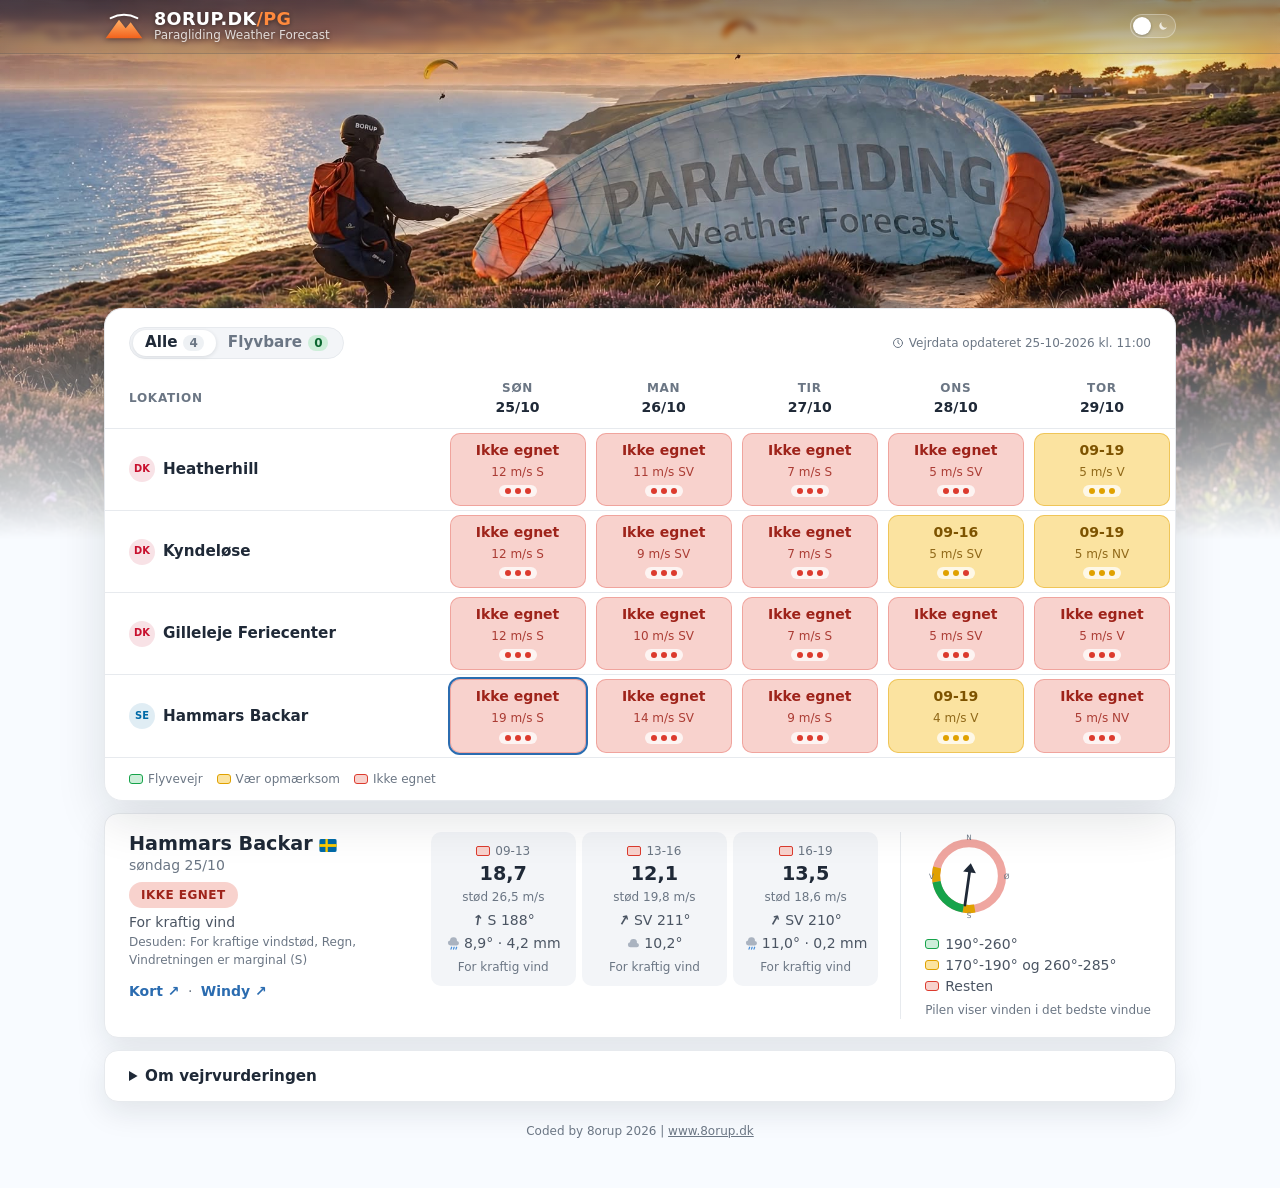
==== index.html @ 525fd481 "Add files via upload" ====
<!DOCTYPE html>
<html lang="da">
<head>
<meta charset="UTF-8">
<meta name="viewport" content="width=device-width, initial-scale=1.0">
<meta name="format-detection" content="telephone=no, date=no, address=no, email=no">
<title>Paragliding vejrudsigt for Heatherhill, Kyndeløse, Gilleleje og Hammars Backar</title>
<meta name="description" content="Gratis 5 dages vejrudsigt til paragliding på Heatherhill, Kyndeløse, Gilleleje Feriecenter og Hammars Backar. Vind, vindstød, vindretning og nedbør vurderet med elever og nye piloter i tankerne.">
<meta name="keywords" content="paragliding, paraglider, flyvevejr, vejrudsigt, vind, Heatherhill, Kyndeløse, Gilleleje, Hammars Backar, soaring, Danmark, Sverige">
<meta name="author" content="8orup">
<meta name="robots" content="index, follow, max-image-preview:large">
<meta name="theme-color" content="#f8fbff">
<link rel="canonical" href="https://www.8orup.dk/pg/">

<!-- Deling på Facebook, Messenger, LinkedIn mm. -->
<meta property="og:type" content="website">
<meta property="og:locale" content="da_DK">
<meta property="og:site_name" content="8orup.dk">
<meta property="og:title" content="Paragliding vejrudsigt for elever">
<meta property="og:description" content="5 dages flyvevejr for Heatherhill, Kyndeløse, Gilleleje Feriecenter og Hammars Backar. Se hvornår der kan flyves.">
<meta property="og:url" content="https://www.8orup.dk/pg/">
<meta property="og:image" content="https://www.8orup.dk/pg/borup.jpg">
<meta property="og:image:width" content="2080">
<meta property="og:image:height" content="992">
<meta property="og:image:alt" content="Paraglider der gør klar til start i solnedgang med teksten Paragliding Weather Forecast">

<!-- Deling på X / Twitter -->
<meta name="twitter:card" content="summary_large_image">
<meta name="twitter:title" content="Paragliding vejrudsigt for elever">
<meta name="twitter:description" content="5 dages flyvevejr for Heatherhill, Kyndeløse, Gilleleje Feriecenter og Hammars Backar.">
<meta name="twitter:image" content="https://www.8orup.dk/pg/borup.jpg">

<!-- Struktureret data, så Google forstår hvad siden handler om og hvilke steder den dækker -->
<script type="application/ld+json">
{
  "@context": "https://schema.org",
  "@type": "WebPage",
  "name": "Paragliding vejrudsigt for elever",
  "url": "https://www.8orup.dk/pg/",
  "inLanguage": "da-DK",
  "description": "5 dages vejrudsigt til paragliding med vind, vindstød, vindretning og nedbør for udvalgte flyvesteder i Danmark og Sverige.",
  "image": "https://www.8orup.dk/pg/borup.jpg",
  "author": { "@type": "Person", "name": "8orup", "url": "https://www.8orup.dk" },
  "about": [
    { "@type": "Place", "name": "Heatherhill", "address": { "@type": "PostalAddress", "addressCountry": "DK" },
      "geo": { "@type": "GeoCoordinates", "latitude": 56.0922, "longitude": 12.1463 } },
    { "@type": "Place", "name": "Kyndeløse", "address": { "@type": "PostalAddress", "addressCountry": "DK" },
      "geo": { "@type": "GeoCoordinates", "latitude": 55.7080, "longitude": 11.8417 } },
    { "@type": "Place", "name": "Gilleleje Feriecenter", "address": { "@type": "PostalAddress", "addressCountry": "DK" },
      "geo": { "@type": "GeoCoordinates", "latitude": 56.1256, "longitude": 12.2658 } },
    { "@type": "Place", "name": "Hammars Backar", "address": { "@type": "PostalAddress", "addressCountry": "SE" },
      "geo": { "@type": "GeoCoordinates", "latitude": 55.4142, "longitude": 13.9947 } }
  ]
}
</script>
<link rel="stylesheet" href="style.css?v=85">
<script>
  (function () {
    try {
      var saved = localStorage.getItem("theme");
      if (saved === "light" || saved === "dark") {
        document.documentElement.setAttribute("data-theme", saved);
      }
    } catch (e) {}
  })();
</script>
</head>
<body>

<h1 class="visually-hidden">Paragliding vejrudsigt for Heatherhill, Kyndeløse, Gilleleje Feriecenter og Hammars Backar</h1>

<header class="hero">
  <div class="topbar">
    <div class="topbar-inner">
      <a class="brand" href="https://www.8orup.dk/pg/" aria-label="8orup.dk/pg forside">
        <svg class="brand-logo" viewBox="0 0 48 32" aria-hidden="true">
          <defs>
            <linearGradient id="lg" x1="0" y1="0" x2="0" y2="1">
              <stop offset="0" stop-color="#ffb066"/><stop offset="1" stop-color="#f2621c"/>
            </linearGradient>
          </defs>
          <path d="M2 30 L18 8 L26 18 L32 11 L46 30 Z" fill="url(#lg)"/>
          <path d="M8 6 Q24 -2 40 6" fill="none" stroke="#fff" stroke-width="2.4" stroke-linecap="round"/>
        </svg>
        <span class="brand-text">
          <span class="brand-name">8ORUP.DK<span class="brand-path">/PG</span></span>
          <span class="brand-sub">Paragliding Weather Forecast</span>
        </span>
      </a>
      <div class="topbar-right">
        <button type="button" class="theme-toggle" id="theme-icon" role="switch" aria-checked="false" aria-label="Mørk tilstand" title="Skift lys/mørk">
          <svg class="tt-sun" viewBox="0 0 24 24" aria-hidden="true"><circle cx="12" cy="12" r="4"/><path d="M12 3v2M12 19v2M3 12h2M19 12h2M5.6 5.6l1.4 1.4M17 17l1.4 1.4M5.6 18.4 7 17M17 7l1.4-1.4"/></svg>
          <svg class="tt-moon" viewBox="0 0 24 24" aria-hidden="true"><path d="M20 14.5A8 8 0 0 1 9.5 4a8 8 0 1 0 10.5 10.5z"/></svg>
          <span class="tt-knob"></span>
        </button>
      </div>
    </div>
  </div>
</header>

<main class="wrap">

  <section class="board">
    <div class="board-head">
      <div class="toolbar">
        <div class="segment" id="show" role="group" aria-label="Vis lokationer">
          <button type="button" data-show="all" aria-pressed="true">Alle <span class="count" id="count-all"></span></button>
          <button type="button" data-show="fly" aria-pressed="false">Flyvbare <span class="count" id="count-fly"></span></button>
        </div>
        <span class="board-meta">
            <svg viewBox="0 0 24 24" aria-hidden="true"><circle cx="12" cy="12" r="9"/><path d="M12 7v5l3 2"/></svg>
            <span id="meta">Henter data...</span>
          </span>
      </div>
    </div>

    <div class="matrix-wrap"><table class="matrix" id="matrix"></table></div>
    <div class="site-list" id="site-list"></div>

    <div class="board-foot">
      <div class="legend">
          <span><i class="sw sw-green"></i>Flyvevejr</span>
          <span><i class="sw sw-yellow"></i>Vær opmærksom</span>
          <span><i class="sw sw-red"></i>Ikke egnet</span>
        </div>
    </div>
  </section>

  <aside class="panel detail" id="detail" aria-live="polite"></aside>

  <details class="panel rules">
  <summary>Om vejrvurderingen</summary>
  <div class="rules-grid">
    <div>
      <h3>Vindretning</h3>
      <p>Hver lokation har sine egne grønne og gule retninger. De vises som kompas når du trykker på et felt.</p>
    </div>
    <div>
      <h3>Vindstyrke</h3>
      <ul>
        <li><i class="sw sw-red"></i>Under 3 m/s for lidt vind</li>
        <li><i class="sw sw-yellow"></i>3-4 m/s marginalt</li>
        <li><i class="sw sw-green"></i>4-7 m/s flyvbart</li>
        <li><i class="sw sw-yellow"></i>7-8 m/s krævende</li>
        <li><i class="sw sw-red"></i>Over 8 m/s for kraftig</li>
      </ul>
    </div>
    <div>
      <h3>Vindstød</h3>
      <ul>
        <li><i class="sw sw-green"></i>Til og med 11 m/s</li>
        <li><i class="sw sw-yellow"></i>11-13 m/s</li>
        <li><i class="sw sw-red"></i>Over 13 m/s</li>
      </ul>
    </div>
    <div>
      <h3>Nedbør</h3>
      <ul>
        <li><i class="sw sw-green"></i>Ingen målbar nedbør</li>
        <li><i class="sw sw-yellow"></i>Nedbør i perioder</li>
        <li><i class="sw sw-red"></i>Regn over 1 mm/t</li>
      </ul>
    </div>
    <div>
      <h3>Samlet vurdering</h3>
      <p>Er én faktor ikke egnet, er hele perioden ikke egnet. Ellers giver mindst én gul faktor gul. Er alt grønt, er der flyvevejr.</p>
    </div>
    <div>
      <h3>Tidsvinduer</h3>
      <p>09-13, 13-16 og 16-19. Dagens farve viser det bedste vindue, så én dårlig periode ikke gør hele dagen dårlig.</p>
    </div>
  </div>
  <h3 class="rules-sub">Flyvesteder</h3>
  <p class="rules-lead">Tjek altid flyvestedets status og regler før du flyver. Danske flyvesteder står i
    <a href="https://dhpu.dk/kort-flyveoversigten/" target="_blank" rel="noopener">DHPU's flyveoversigt</a>.
    Grøn betyder åben, gul betyder særlige regler og rød betyder lukket for start.</p>
  <div class="site-info" id="site-info"></div>

  <div class="note">
    <p>Modellen er udviklet med elever og mindre erfarne piloter i tankerne. Den skal gøre det nemmere hurtigt at identificere perioder med potentielt egnede flyveforhold.</p>
    <p>Vurderingen er bevidst konservativ og skal ses som et hjælpemiddel. Den kan ikke erstatte pilotens egen vurdering af forholdene på stedet.</p>
    <p>Vindforhold kan ændre sig hurtigt og lokale forhold kan afvige fra prognosen. Tjek derfor altid forholdene på stedet før du flyver.</p>
    <p>Ser du ingen andre piloter i luften eller på startpladsen, kan der være en god grund til det. Undersøg forholdene og spørg gerne lokale piloter eller en instruktør hvis du er i tvivl.</p>
    <p class="note-strong">Er du i tvivl, så lad være med at flyve.</p>
  </div>


  <div class="contact">
    <img class="contact-photo" src="thomas.jpg" width="400" height="502" alt="Thomas Borup" loading="lazy">
    <div class="contact-body">
      <h3>Har du et forslag?</h3>
      <p>Forslag til nye flyvesteder eller forbedringer af siden er meget velkomne.</p>
      <a class="contact-mail" href="mailto:thomas.borup@hotmail.com">
        <svg viewBox="0 0 24 24" aria-hidden="true"><rect x="3" y="5" width="18" height="14" rx="2"/><path d="m3 7 9 6 9-6"/></svg>
        thomas.borup@hotmail.com
      </a>
      <p class="contact-sign">Med venlig hilsen<br><strong>Thomas Borup</strong></p>
    </div>
  </div>
</details>


  <footer class="page-footer">
    <p>Coded by 8orup 2026 | <a href="https://www.8orup.dk" target="_blank" rel="noopener">www.8orup.dk</a></p>
  </footer>

</main>

<div class="scrim" id="scrim"></div>

<script>
  // ---------- Tema skift (lys / mørk) ----------
  // Én lille ikonknap: viser månen i lys tilstand og solen i mørk
  const themeBtn = document.getElementById("theme-icon");

  function applyThemeIcon() {
    const dark = document.documentElement.getAttribute("data-theme") === "dark";
    themeBtn.setAttribute("aria-checked", dark ? "true" : "false");
  }
  applyThemeIcon();

  themeBtn.addEventListener("click", () => {
    const next = document.documentElement.getAttribute("data-theme") === "dark" ? "light" : "dark";
    document.documentElement.setAttribute("data-theme", next);
    try { localStorage.setItem("theme", next); } catch (e) {}
    applyThemeIcon();
  });

  // ---------- Konstanter og hjælpere ----------
  const STATUS_LABEL = { green: "Flyvevejr", yellow: "Vær opmærksom", red: "Ikke egnet", grey: "For lidt vind" };
  const STATUS_SHORT = { green: "Ja", yellow: "Gul", red: "Nej", grey: "Nej" };
  // I oversigten vises For lidt vind som Ikke egnet. Detaljerne viser stadig den præcise årsag
  const CELL_LABEL = { green: "Flyvevejr", yellow: "Vær opmærksom", red: "Ikke egnet", grey: "Ikke egnet" };
  const STATUS_RANK  = { green: 0, yellow: 1, grey: 2, red: 3 };

  const COUNTRY_NAME = { DK: "Danmark", SE: "Sverige", NO: "Norge", DE: "Tyskland" };
  // Rækkefølge af lande i oversigt og filtre. Ukendte lande kommer til sidst
  const COUNTRY_ORDER = ["DK", "SE", "NO", "DE"];
  const FLAG_EMOJI   = { "🇸🇪": "SE", "🇩🇰": "DK", "🇳🇴": "NO", "🇩🇪": "DE" };

  // Rigtige flag som SVG. Windows viser flag-emojis som bogstaver
  const FLAG_SVG = {
    SE: '<svg viewBox="0 0 37 28"><rect width="37" height="28" fill="#006AA7"/><rect x="13" width="5" height="28" fill="#FECC02"/><rect y="11" width="37" height="6" fill="#FECC02"/></svg>',
    DK: '<svg viewBox="0 0 37 28"><rect width="37" height="28" fill="#C8102E"/><rect x="12" width="6" height="28" fill="#fff"/><rect y="11" width="37" height="6" fill="#fff"/></svg>',
    NO: '<svg viewBox="0 0 22 16"><rect width="22" height="16" fill="#BA0C2F"/><rect x="6" width="4" height="16" fill="#fff"/><rect y="6" width="22" height="4" fill="#fff"/><rect x="7" width="2" height="16" fill="#00205B"/><rect y="7" width="22" height="2" fill="#00205B"/></svg>',
    DE: '<svg viewBox="0 0 5 3"><rect width="5" height="1" fill="#000"/><rect y="1" width="5" height="1" fill="#DD0000"/><rect y="2" width="5" height="1" fill="#FFCE00"/></svg>'
  };

  const WEEKDAYS      = ["Søn", "Man", "Tir", "Ons", "Tor", "Fre", "Lør"];
  const WEEKDAYS_FULL = ["søndag", "mandag", "tirsdag", "onsdag", "torsdag", "fredag", "lørdag"];

  const num1 = v => v.toFixed(1).replace(".", ",");
  const pad2 = v => String(v).padStart(2, "0");
  const parseDate = iso => new Date(iso + "T00:00:00");
  const ddmm = iso => { const d = parseDate(iso); return pad2(d.getDate()) + "/" + pad2(d.getMonth() + 1); };

  // PowerShell 5.1 kan skrive et array med ét element som en enkelt værdi
  function toArray(v) {
    if (!v) return [];
    if (Array.isArray(v)) return v;
    if (Array.isArray(v.value)) return v.value;
    return [v];
  }

  function countryOf(site) {
    return site.country || FLAG_EMOJI[site.flag] || "XX";
  }

  function countryList(sites) {
    const rank = c => { const i = COUNTRY_ORDER.indexOf(c); return i < 0 ? 99 : i; };
    return [...new Set(sites.map(countryOf))].sort((a, b) => rank(a) - rank(b));
  }

  function flagHtml(code) {
    return FLAG_SVG[code] ? '<span class="flag">' + FLAG_SVG[code] + '</span>' : "";
  }

  function windArrow(degrees) {
    // Pilen peger derhen vinden blæser hen
    return '<span class="arrow" style="transform: rotate(' + ((degrees + 180) % 360) + 'deg)">&#8593;</span>';
  }

  // Egne SVG-vejrikoner så de ser ens ud på alle platforme
  const WEATHER_ICON = {
    clear:
      '<svg viewBox="0 0 24 24"><circle cx="12" cy="12" r="5" fill="#f6b73c"/>' +
      '<g stroke="#f6b73c" stroke-width="2" stroke-linecap="round">' +
      '<line x1="12" y1="1.5" x2="12" y2="4"/><line x1="12" y1="20" x2="12" y2="22.5"/>' +
      '<line x1="1.5" y1="12" x2="4" y2="12"/><line x1="20" y1="12" x2="22.5" y2="12"/>' +
      '<line x1="4.6" y1="4.6" x2="6.3" y2="6.3"/><line x1="17.7" y1="17.7" x2="19.4" y2="19.4"/>' +
      '<line x1="4.6" y1="19.4" x2="6.3" y2="17.7"/><line x1="17.7" y1="6.3" x2="19.4" y2="4.6"/></g></svg>',
    partly:
      '<svg viewBox="0 0 24 24"><circle cx="8" cy="8" r="3.2" fill="#f6b73c"/>' +
      '<g stroke="#f6b73c" stroke-width="1.6" stroke-linecap="round">' +
      '<line x1="8" y1="1.8" x2="8" y2="3"/><line x1="1.8" y1="8" x2="3" y2="8"/>' +
      '<line x1="3.6" y1="3.6" x2="4.5" y2="4.5"/><line x1="12.4" y1="3.6" x2="11.5" y2="4.5"/></g>' +
      '<path d="M9 19a3.6 3.6 0 0 1-.5-7.15A5 5 0 0 1 18.5 12.5 3.2 3.2 0 0 1 18 19H9z" fill="#aab3c0"/></svg>',
    cloud:
      '<svg viewBox="0 0 24 24"><path d="M7 18a4 4 0 0 1-.6-7.95A5.5 5.5 0 0 1 17.5 11 3.5 3.5 0 0 1 17 18H7z" fill="#aab3c0"/></svg>',
    fog:
      '<svg viewBox="0 0 24 24"><path d="M7 13a4 4 0 0 1-.6-7.95A5.5 5.5 0 0 1 17.5 6 3.5 3.5 0 0 1 17 13H7z" fill="#aab3c0"/>' +
      '<g stroke="#9aa4b2" stroke-width="2" stroke-linecap="round"><line x1="6" y1="17" x2="18" y2="17"/><line x1="8" y1="20" x2="16" y2="20"/></g></svg>',
    rain:
      '<svg viewBox="0 0 24 24"><path d="M7 15a4 4 0 0 1-.6-7.95A5.5 5.5 0 0 1 17.5 8 3.5 3.5 0 0 1 17 15H7z" fill="#aab3c0"/>' +
      '<g stroke="#4a90d9" stroke-width="2" stroke-linecap="round"><line x1="9" y1="18" x2="8" y2="21"/><line x1="13" y1="18" x2="12" y2="21"/><line x1="17" y1="18" x2="16" y2="21"/></g></svg>',
    snow:
      '<svg viewBox="0 0 24 24"><path d="M7 14a4 4 0 0 1-.6-7.95A5.5 5.5 0 0 1 17.5 7 3.5 3.5 0 0 1 17 14H7z" fill="#aab3c0"/>' +
      '<g fill="#8fbce8"><circle cx="9" cy="19" r="1.3"/><circle cx="13" cy="19" r="1.3"/><circle cx="17" cy="19" r="1.3"/></g></svg>',
    thunder:
      '<svg viewBox="0 0 24 24"><path d="M7 14a4 4 0 0 1-.6-7.95A5.5 5.5 0 0 1 17.5 7 3.5 3.5 0 0 1 17 14H7z" fill="#aab3c0"/>' +
      '<path d="M12 13l-3 5h2.2l-1 4 4-6h-2.4l1.2-3z" fill="#f6b73c"/></svg>'
  };

  // WMO-vejrkode fra open-meteo oversat til et af vores ikoner
  function weatherIconKey(code) {
    if (code === 0) return "clear";
    if (code <= 2) return "partly";
    if (code === 3) return "cloud";
    if (code === 45 || code === 48) return "fog";
    if (code >= 51 && code <= 67) return "rain";
    if (code >= 71 && code <= 77) return "snow";
    if (code >= 80 && code <= 82) return "rain";
    if (code >= 85 && code <= 86) return "snow";
    if (code >= 95) return "thunder";
    return "cloud";
  }

  function weatherIconHtml(code) {
    if (typeof code !== "number") return "";
    return WEATHER_ICON[weatherIconKey(code)] || "";
  }

  // ---------- Kompas ----------

  // Buer fra weather.json kan være {from,to} eller [from,to]
  function arcList(v) {
    return toArray(v).map(a => Array.isArray(a) ? { from: a[0], to: a[1] } : { from: a.from, to: a.to })
                     .filter(a => typeof a.from === "number" && typeof a.to === "number");
  }

  function arcText(v) {
    return arcList(v).map(a => a.from + "°-" + a.to + "°").join(" og ");
  }

  function arcPath(cx, cy, r, from, to) {
    if (to < from) to += 360;
    const a1 = (from - 90) * Math.PI / 180;
    const a2 = (to - 90) * Math.PI / 180;
    const large = (to - from) > 180 ? 1 : 0;
    return "M" + (cx + r * Math.cos(a1)) + " " + (cy + r * Math.sin(a1)) +
           " A" + r + " " + r + " 0 " + large + " 1 " + (cx + r * Math.cos(a2)) + " " + (cy + r * Math.sin(a2));
  }

  function compassSvg(site, degrees) {
    let s = '<svg width="96" height="96" viewBox="0 0 96 96" role="img" aria-label="Kompas med gode vindretninger">';
    s += '<circle cx="48" cy="48" r="36" fill="none" stroke="var(--red)" stroke-opacity=".45" stroke-width="9"/>';
    arcList(site.fairArcs).forEach(a => s += '<path d="' + arcPath(48, 48, 36, a.from, a.to) + '" fill="none" stroke="var(--yellow)" stroke-width="9"/>');
    arcList(site.goodArcs).forEach(a => s += '<path d="' + arcPath(48, 48, 36, a.from, a.to) + '" fill="none" stroke="var(--green)" stroke-width="9"/>');
    [["N", 48, 9], ["Ø", 89, 51], ["S", 48, 94], ["V", 7, 51]].forEach(l =>
      s += '<text x="' + l[1] + '" y="' + l[2] + '" font-size="8" text-anchor="middle" fill="var(--muted)">' + l[0] + '</text>');
    // Pilen kommer ind fra vindretningen mod midten
    s += '<g transform="rotate(' + degrees + ' 48 48)">' +
           '<line x1="48" y1="16" x2="48" y2="56" stroke="var(--strong)" stroke-width="3" stroke-linecap="round"/>' +
           '<path d="M41 52 L48 62 L55 52 Z" fill="var(--strong)"/></g>';
    return s + '</svg>';
  }

  // ---------- Tilstand ----------
  let DATA = null;
  const state = { country: "ALL", onlyFly: false, sort: false, site: null, day: 0 };

  // Flyvbare = mindst én grøn dag i prognosen. Gule dage tæller ikke med
  function isFlyable(site) {
    return site.days.some(d => d.status === "green");
  }

  function visibleSites() {
    let list = DATA.sites.slice();
    if (state.country !== "ALL") list = list.filter(s => countryOf(s) === state.country);
    if (state.onlyFly) list = list.filter(isFlyable);
    if (state.sort) {
      const di = state.day;
      list.sort((a, b) => (STATUS_RANK[(a.days[di] || {}).status] ?? 9) - (STATUS_RANK[(b.days[di] || {}).status] ?? 9));
    }
    return list;
  }

  // ---------- Filtre ----------
  // Antal i knapperne Alle og Flyvbare
  function renderFilters() {
    document.getElementById("count-all").textContent = DATA.sites.length;
    document.getElementById("count-fly").textContent = DATA.sites.filter(isFlyable).length;
    document.querySelectorAll("[data-show]").forEach(b =>
      b.setAttribute("aria-pressed", (b.dataset.show === "fly") === state.onlyFly));
  }

  // ---------- Oversigt ----------
  function cellHtml(site, day, dayIndex, compact) {
    const selected = state.site === site.name && state.day === dayIndex;
    const label = compact ? STATUS_SHORT[day.status] : CELL_LABEL[day.status];
    const top = day.bestTime ? day.bestTime.split(", ")[0] : label;

    return '<button type="button" class="cell st-' + day.status + (selected ? ' selected' : '') + '" ' +
             'data-site="' + site.name + '" data-day="' + dayIndex + '" ' +
             'aria-label="' + site.name + ', ' + WEEKDAYS_FULL[parseDate(day.date).getDay()] + ': ' + STATUS_LABEL[day.status] + '">' +
             '<b>' + top + '</b>' +
             (compact ? '' : '<span class="sub">' + Math.round(day.wind) + ' m/s ' + day.direction + '</span>') +
             windowDotsHtml(day) +
           '</button>';
  }

  // 3 prikker: én pr. tidsvindue (09-13, 13-16, 16-19)
  function windowDotsHtml(day) {
    const w = toArray(day.windows);
    if (!w.length) return '';
    return '<span class="wdots" aria-hidden="true">' +
             w.map(x => '<i class="wd wd-' + x.status + '" title="' + x.range + ': ' + (STATUS_LABEL[x.status] || x.status) + '"></i>').join('') +
           '</span>';
  }

  function dayLabel(iso, todayIso) {
    return iso === todayIso ? "I dag" : WEEKDAYS[parseDate(iso).getDay()];
  }

  function siteMetaHtml(site) {
    const good = arcText(site.goodArcs);
    return good ? '<div class="site-meta">Grøn ' + good + '</div>' : '';
  }

  function badgeHtml(site) {
    const c = countryOf(site);
    return '<span class="cc cc-' + c + '">' + c + '</span>';
  }

  // Lande i fast rækkefølge, medmindre der sorteres efter bedste status
  function orderedSites() {
    const list = visibleSites();
    if (state.sort) return list;
    return countryList(list).flatMap(c => list.filter(s => countryOf(s) === c));
  }

  function renderMatrix() {
    const list = orderedSites();
    const days = DATA.sites[0].days;
    const todayIso = localIso(new Date());
    const cols = days.length + 1;

    // Tabel til bred skærm
    let h = '<thead><tr><th class="site">Lokation</th>';
    days.forEach(d => {
      h += '<th class="' + (d.date === todayIso ? 'today' : '') + '">' + dayLabel(d.date, todayIso) +
             '<small>' + ddmm(d.date) + '</small></th>';
    });
    h += '</tr></thead><tbody>';

    list.forEach(site => {
      h += '<tr><td class="site"><div class="site-name">' + badgeHtml(site) + site.name + '</div>'  + '</td>';
      site.days.forEach((d, i) => h += '<td>' + cellHtml(site, d, i) + '</td>');
      h += '</tr>';
    });

    if (!list.length) h += '<tr><td colspan="' + cols + '" class="empty">Ingen lokationer matcher filteret</td></tr>';
    document.getElementById("matrix").innerHTML = h + '</tbody>';

    // Kort pr. lokation til mobil
    let m = '';
    list.forEach(site => {
      m += '<div class="site-card">' +
             '<div class="site-card-head"><div><div class="site-name">' + badgeHtml(site) + site.name + '</div>'  + '</div>' +
             '<span class="country-tag">' + (COUNTRY_NAME[countryOf(site)] || countryOf(site)) + '</span></div>' +
             '<div class="mini-days" style="--days:' + site.days.length + '">';
      site.days.forEach((d, i) => {
        m += '<div class="mini-day"><span class="mini-label">' + dayLabel(d.date, todayIso) + '</span>' + cellHtml(site, d, i, true) + '</div>';
      });
      m += '</div></div>';
    });
    if (!list.length) m = '<p class="empty">Ingen lokationer matcher filteret</p>';
    document.getElementById("site-list").innerHTML = m;
  }

  // ---------- Detaljer ----------
  function renderDetail() {
    const el = document.getElementById("detail");
    const site = DATA.sites.find(s => s.name === state.site);
    const day = site && site.days[state.day];

    if (!day) { el.innerHTML = '<p class="empty">Vælg et felt i oversigten</p>'; return; }

    const windows = toArray(day.windows).filter(w => w && typeof w.wind === "number");
    const secondary = toArray(day.secondaryReasons);
    const rep = windows.find(w => w.status === day.status) || day;

    let h =
      '<div class="detail-info">' +
      '<div class="detail-head">' +
        '<div><h2>' + site.name + ' ' + flagHtml(countryOf(site)) + '</h2>' +
        '<div class="date">' + WEEKDAYS_FULL[parseDate(day.date).getDay()] + ' ' + ddmm(day.date) + '</div></div>' +
        '<button class="close" id="detail-close" type="button" aria-label="Luk">&times;</button>' +
      '</div>' +
      '<span class="pill st-' + day.status + '">' + STATUS_LABEL[day.status].toUpperCase() + '</span>' +
      (day.bestTime ? '<p class="best">Bedste flyvetid <b>' + day.bestTime + '</b></p>' : '') +
      '<p class="reason">' + (day.primaryReason || day.reason) +
        (secondary.length && day.status !== "green" ? '<small>Desuden: ' + secondary.join(", ") + '</small>' : '') +
      '</p>' +
      (siteLinks(site).length ? '<div class="links">' + siteLinks(site).join(' <span class="sep">·</span> ') + '</div>' : '') +
      '</div>';

    if (windows.length) {
      h += '<div class="windows">';
      windows.forEach(w => {
        h += '<div class="win st-' + w.status + '" title="' + w.label + '">' +
               '<div class="t">' + w.range + '</div>' +
               '<div class="w">' + num1(w.wind) + '</div>' +
               '<div class="g">stød ' + num1(w.gust) + ' m/s</div>' +
               '<div class="d">' + windArrow(w.degrees) + w.direction + ' ' + Math.round(w.degrees) + '°</div>' +
               '<div class="wx">' + weatherIconHtml(w.weatherCode) + num1(w.temperature) + '°' +
                 (w.precipitation > 0 ? ' · ' + num1(w.precipitation) + ' mm' : '') + '</div>' +
               '<div class="why">' + (w.primaryReason || w.reason) + '</div>' +
             '</div>';
      });
      h += '</div>';
    }

    if (arcList(site.goodArcs).length) {
      h += '<div class="compass-row">' + compassSvg(site, rep.degrees) +
             '<ul class="compass-txt">' +
               '<li><i class="sw sw-green"></i>' + arcText(site.goodArcs) + '</li>' +
               (arcList(site.fairArcs).length ? '<li><i class="sw sw-yellow"></i>' + arcText(site.fairArcs) + '</li>' : '') +
               '<li><i class="sw sw-red"></i>Resten</li>' +
               '<li class="hint">Pilen viser vinden i det bedste vindue</li>' +
             '</ul></div>';
    }

    el.innerHTML = h;
    document.getElementById("detail-close").addEventListener("click", closeDetail);
  }

  const detailEl = document.getElementById("detail");
  const scrimEl = document.getElementById("scrim");

  function openDetail()  { detailEl.classList.add("open");    scrimEl.classList.add("open"); }
  function closeDetail() { detailEl.classList.remove("open"); scrimEl.classList.remove("open"); }

  // Kort, Windy og DHPU. Bruges både i detaljerne og under Om vejrvurderingen
  function siteLinks(site) {
    const links = [];
    if (typeof site.latitude === "number" && typeof site.longitude === "number") {
      links.push('<a href="https://www.google.com/maps?q=' + site.latitude + ',' + site.longitude + '" target="_blank" rel="noopener">Kort &#8599;</a>');
    }
    if (site.windy) links.push('<a href="' + site.windy + '" target="_blank" rel="noopener">Windy &#8599;</a>');
    if (site.infoUrl) links.push('<a href="' + site.infoUrl + '" target="_blank" rel="noopener">' + (site.infoLabel || "Status og regler") + ' &#8599;</a>');
    return links;
  }

  // Flyvesteder under Forudsætninger for vurdering. Alt kommer fra weather.json
  function renderSiteInfo() {
    const el = document.getElementById("site-info");
    el.innerHTML = orderedSitesAll().map(site => {
      const good = arcText(site.goodArcs);
      const fair = arcText(site.fairArcs);
      const links = siteLinks(site);

      return '<div class="site-info-item">' +
               '<div class="site-name">' + badgeHtml(site) + site.name + '</div>' +
               '<ul>' +
                 (good ? '<li><i class="sw sw-green"></i>' + good + '</li>' : '') +
                 (fair ? '<li><i class="sw sw-yellow"></i>' + fair + '</li>' : '') +
                 (good ? '<li><i class="sw sw-red"></i>Resten</li>' : '') +
               '</ul>' +
               (site.info ? '<p>' + site.info + '</p>' : '') +
               (links.length ? '<p class="site-links">' + links.join(" · ") + '</p>' : '') +
             '</div>';
    }).join("");
  }

  // Alle lokationer i landerækkefølge uden filter
  function orderedSitesAll() {
    return countryList(DATA.sites).flatMap(c => DATA.sites.filter(s => countryOf(s) === c));
  }

  function renderAll() { renderFilters(); renderMatrix(); renderDetail(); renderSiteInfo(); }

  // ---------- Hændelser ----------
  document.getElementById("show").addEventListener("click", e => {
    const b = e.target.closest("[data-show]");
    if (!b) return;
    state.onlyFly = b.dataset.show === "fly";
    renderFilters();
    renderMatrix();
  });

  // Klik på en boks. Gælder både tabellen på computer og kortene på mobil
  function onCellClick(e) {
    const b = e.target.closest(".cell");
    if (!b) return;
    state.site = b.dataset.site;
    state.day = Number(b.dataset.day);
    renderMatrix();
    renderDetail();
    openDetail();
    // På computer ligger detaljerne under oversigten. Rul dem i syne hvis de er skjult
    if (window.matchMedia("(min-width: 901px)").matches) {
      detailEl.scrollIntoView({ behavior: "smooth", block: "nearest" });
    }
  }

  document.getElementById("matrix").addEventListener("click", onCellClick);
  document.getElementById("site-list").addEventListener("click", onCellClick);

  scrimEl.addEventListener("click", closeDetail);
  document.addEventListener("keydown", e => { if (e.key === "Escape") closeDetail(); });

  // Lokal dato som yyyy-MM-dd. toISOString giver UTC og kan skifte dag ved midnat
  function localIso(d) {
    return d.getFullYear() + "-" + pad2(d.getMonth() + 1) + "-" + pad2(d.getDate());
  }

  // Fuld dato og tid, fx "06-10-2026 kl. 17:44"
  function updatedAt(iso) {
    const d = new Date(iso);
    // Årstallet skjules på de smalleste telefoner, så teksten kan være på 1 linje
    return pad2(d.getDate()) + "-" + pad2(d.getMonth() + 1) + '<span class="meta-year">-' + d.getFullYear() + '</span>' +
           " kl. " + pad2(d.getHours()) + ":" + pad2(d.getMinutes());
  }

  function relativeTime(iso) {
    const min = Math.round((Date.now() - new Date(iso).getTime()) / 60000);
    if (min < 1) return "lige nu";
    if (min < 60) return "for " + min + " min siden";
    const t = Math.floor(min / 60);
    if (t < 24) return "for " + t + (t === 1 ? " time" : " timer") + " siden";
    return "den " + ddmm(iso.slice(0, 10));
  }

  function renderMeta() {
    if (!DATA) return;
    // "Vejrdata" skjules på meget smalle skærme, så teksten kan stå på 1 linje
    document.getElementById("meta").innerHTML =
      '<span class="meta-word"><span class="meta-lead">Vejrdata o</span><span class="meta-lead-short">O</span>pdateret </span>' + updatedAt(DATA.updated);
  }

  // Finder første dag efter i dag hvor mindst én lokation kan flyves.
  // Grøn foretrækkes frem for gul samme dag
  function nextFlyable(todayIso) {
    const dates = DATA.sites[0].days.map(d => d.date).filter(d => d > todayIso);
    for (const date of dates) {
      const hits = [];
      DATA.sites.forEach(site => {
        const di = site.days.findIndex(d => d.date === date);
        const d = site.days[di];
        if (d && (d.status === "green" || d.status === "yellow")) hits.push({ site, day: d, di });
      });
      if (hits.length) {
        hits.sort((a, b) => STATUS_RANK[a.day.status] - STATUS_RANK[b.day.status]);
        return { date, hits };
      }
    }
    return null;
  }

  // Første besøg: den valgte boks pulserer 2 gange og viser "Tryk for detaljer".
  // Det huskes i browseren, så det ikke gentages ved næste besøg
  const HINT_KEY = "tapHintShown";

  function showTapHint() {
    try { if (localStorage.getItem(HINT_KEY)) return; } catch (e) {}

    // Både tabel og mobilkort findes i siden. Brug den der er synlig
    const cell = [...document.querySelectorAll(".cell.selected")].find(c => c.offsetParent !== null);
    if (!cell) return;

    setTimeout(() => {
      cell.classList.add("hint-pulse");
      cell.addEventListener("animationend", e => {
        if (e.animationName === "tap-pulse") cell.classList.remove("hint-pulse");
      });
    }, 700);

    try { localStorage.setItem(HINT_KEY, "1"); } catch (e) {}
  }

  function formatUpdated(iso) {
    const d = new Date(iso);
    return "Vejrinformation sidst opdateret " + pad2(d.getDate()) + "/" + pad2(d.getMonth() + 1) + "/" + d.getFullYear() +
           " " + pad2(d.getHours()) + ":" + pad2(d.getMinutes()) + " via api.open-meteo.com";
  }

  // ---------- Hent data ----------
  fetch("weather.json?" + Date.now())
    .then(r => {
      if (!r.ok) throw new Error("HTTP " + r.status);
      return r.json();
    })
    .then(data => {
      data.sites = toArray(data.sites);
      data.sites.forEach(s => s.days = toArray(s.days));
      DATA = data;

      // Start med den lokation der ser bedst ud i dag
      const first = data.sites.slice().sort((a, b) =>
        (STATUS_RANK[(a.days[0] || {}).status] ?? 9) - (STATUS_RANK[(b.days[0] || {}).status] ?? 9))[0];
      state.site = first ? first.name : null;

      // Kan der ikke flyves nogen steder i dag, vælges næste mulighed i stedet
      const todayStatus = first && first.days[0] ? first.days[0].status : null;
      if (todayStatus !== "green" && todayStatus !== "yellow") {
        const next = nextFlyable(localIso(new Date()));
        if (next) { state.site = next.hits[0].site.name; state.day = next.hits[0].di; }
      }

      renderMeta();
      setInterval(renderMeta, 60000);
      renderAll();
      showTapHint();
    })
    .catch(err => {
      document.getElementById("meta").textContent = "Kunne ikke hente weather.json (" + err.message + ")";
    });
</script>

</body>
</html>
---- style.css ----
:root {
  --bg: #f8fbff;
  --text: #4b5563;
  --strong: #1f2937;
  --muted: #6b7684;
  --line: #e7eaee;
  --card-bg: #ffffff;
  --card-shadow: 0 2px 10px rgba(20, 25, 35, 0.06);
  --surface: #f3f5f8;
  --accent: #2b6cb0;

  --green: #16a34a;
  --green-bg: #cdeed9;
  --green-text: #0b6630;

  --yellow: #e0a100;
  --yellow-bg: #fbe3a0;
  --yellow-text: #7d5300;

  --red: #dc3b2e;
  --red-bg: #f8d2cd;
  --red-text: #9e231a;

  --grey: #b8c0cc;
  --grey-bg: #eef1f4;
  --grey-text: #6b7684;
}

:root[data-theme="dark"] {
  /* Lysere mørk tilstand: skifergrå i stedet for næsten sort */
  --bg: #262b33;
  --text: #d3d9e0;
  --strong: #f1f4f7;
  --muted: #a0a9b4;
  --line: #3d444f;
  --card-bg: #2f3540;
  --card-shadow: 0 2px 12px rgba(0, 0, 0, 0.28);
  --surface: #38404b;
  --accent: #7ab4f0;

  --green: #3ccf7f;
  --green-bg: rgba(46, 204, 113, 0.32);
  --green-text: #8ff0b8;

  --yellow: #f0bb3c;
  --yellow-bg: rgba(240, 187, 60, 0.32);
  --yellow-text: #ffdb85;

  --red: #f0675b;
  --red-bg: rgba(240, 103, 91, 0.32);
  --red-text: #ffb4ab;

  --grey: #7c8693;
  --grey-bg: rgba(255, 255, 255, 0.08);
  --grey-text: #b6bfc9;
}

html[data-theme="dark"] { background: #262b33; }

* { box-sizing: border-box; margin: 0; padding: 0; }

body {
  font-family: system-ui, -apple-system, "Segoe UI", Roboto, sans-serif;
  background: var(--bg);
  color: var(--text);
  line-height: 1.5;
  padding-bottom: 48px;
}

.wrap {
  max-width: 1200px;
  margin: 0 auto;
  padding: 0 24px;
  display: grid;
  gap: 16px;
}

button { font: inherit; color: inherit; }

.visually-hidden {
  position: absolute;
  width: 1px;
  height: 1px;
  padding: 0;
  margin: -1px;
  overflow: hidden;
  clip: rect(0, 0, 0, 0);
  white-space: nowrap;
  border: 0;
}

/* ---------- Header ----------
   Billedet med logoet går fra kant til kant og glider over i baggrunden.
   Oversigten lægger sig op over den nederste del af billedet */

.hero {
  position: relative;
  height: clamp(300px, 42vw, 560px);
  background: #2a2a2a url("borup.jpg") center 38% / cover;
  overflow: hidden;
}

.hero::after {
  content: "";
  position: absolute;
  inset: 0;
  background:
    linear-gradient(180deg, rgba(10, 14, 20, 0.35) 0%, rgba(10, 14, 20, 0) 22%),
    linear-gradient(0deg, var(--bg) 0%, rgba(0, 0, 0, 0) 28%);
  pointer-events: none;
}

.hero-top {
  position: relative;
  z-index: 2;
  max-width: 1200px;
  margin: 0 auto;
  padding: 20px 24px;
  display: flex;
  justify-content: space-between;
  align-items: center;
  gap: 12px;
}

/* Glas-effekt til opdateringstid og temaknap */
.hero-meta,
.theme-switch {
  background: rgba(255, 255, 255, 0.18);
  border: 1px solid rgba(255, 255, 255, 0.35);
  -webkit-backdrop-filter: blur(12px);
  backdrop-filter: blur(12px);
  box-shadow: 0 6px 24px rgba(0, 0, 0, 0.18);
  border-radius: 999px;
}






.theme-switch { display: flex; padding: 2px; flex: none; }

.theme-switch button {
  display: inline-flex;
  align-items: center;
  gap: 4px;
  border: 0;
  background: none;
  color: rgba(255, 255, 255, 0.85);
  padding: 3px 8px;
  border-radius: 999px;
  font-size: 0.62rem;
  font-weight: 600;
  cursor: pointer;
}

.theme-switch button[aria-pressed="true"] {
  background: #fff;
  color: #1f2937;
  box-shadow: 0 2px 8px rgba(0, 0, 0, 0.15);
}

.sw-dot { width: 6px; height: 6px; border-radius: 50%; display: none; }
.theme-switch button[aria-pressed="true"] .sw-dot { display: inline-block; }
.sw-sun  { background: #f6b73c; }
.sw-moon { background: #6a7bd8; }

/* ---------- Tavle med oversigten ---------- */

.board {
  position: relative;
  z-index: 3;
  margin-top: -72px;
  background: var(--card-bg);
  border: 1px solid var(--line);
  border-radius: 24px;
  box-shadow: 0 18px 50px rgba(20, 25, 35, 0.12);
  overflow: hidden;
}

:root[data-theme="dark"] .board { box-shadow: 0 18px 50px rgba(0, 0, 0, 0.3); }

.board-head { padding: 22px 28px 14px; }
.board-head .toolbar { margin-bottom: 0; }




.board-foot {
  display: flex;
  justify-content: space-between;
  align-items: center;
  gap: 10px 20px;
  flex-wrap: wrap;
  padding: 14px 28px;
  font-size: 0.75rem;
  color: var(--muted);
  border-top: 1px solid var(--line);
  background: var(--surface);
}

/* Farveforklaring som små rolige mærkater */
.board-foot .legend { gap: 6px; font-size: 0.75rem; }

.board-foot .legend span {
  padding: 3px 10px 3px 8px;
  border-radius: 999px;
  background: var(--card-bg);
  border: 1px solid var(--line);
  color: var(--text);
}

.board-foot .legend .dot { width: 8px; height: 8px; }

/* Opdateringstid øverst til venstre i billedet */
.hero-meta {
  display: inline-flex;
  align-items: center;
  gap: 5px;
  padding: 5px 10px;
  color: #fff;
  font-size: 0.62rem;
  font-weight: 600;
  text-shadow: 0 1px 2px rgba(0, 0, 0, 0.3);
  white-space: nowrap;
  min-width: 0;
}

.meta-lead-short { display: none; }

@media (max-width: 360px) {
  .meta-lead { display: none; }
  .meta-lead-short { display: inline; }
}

.hero-meta svg {
  width: 13px;
  height: 13px;
  fill: none;
  stroke: currentColor;
  stroke-width: 2;
  stroke-linecap: round;
}


/* Landekode som lille rund mærkat */
.cc {
  display: inline-flex;
  align-items: center;
  justify-content: center;
  width: 26px;
  height: 26px;
  border-radius: 50%;
  font-size: 0.62rem;
  font-weight: 800;
  margin-right: 10px;
  vertical-align: middle;
  flex: none;
  background: var(--grey-bg);
  color: var(--grey-text);
}

.cc-DK { background: rgba(200, 16, 46, 0.12); color: #c8102e; }
.cc-SE { background: rgba(0, 106, 167, 0.12); color: #006aa7; }
:root[data-theme="dark"] .cc-DK { background: rgba(240, 90, 110, 0.2); color: #ff8a9b; }
:root[data-theme="dark"] .cc-SE { background: rgba(80, 160, 230, 0.2); color: #8cc8ff; }

.country-tag {
  font-size: 0.7rem;
  color: var(--muted);
  border: 1px solid var(--line);
  border-radius: 999px;
  padding: 2px 10px;
  white-space: nowrap;
}

/* Kort til mobil. Skjult på bred skærm */
.site-list { display: none; }

.site-card { padding: 16px 20px; border-top: 1px solid var(--line); }
.site-card-head { display: flex; justify-content: space-between; align-items: flex-start; gap: 8px; margin-bottom: 10px; }
.site-card .site-meta { padding-left: 36px; }

.mini-days { display: grid; grid-template-columns: repeat(var(--days, 5), 1fr); gap: 6px; }
.mini-day { display: flex; flex-direction: column; gap: 4px; align-items: stretch; text-align: center; }
.mini-label { font-size: 0.65rem; font-weight: 700; color: var(--muted); text-transform: uppercase; letter-spacing: 0.04em; }
.mini-day .cell { min-width: 0; padding: 8px 2px; }

/* ---------- Værktøjslinje ---------- */

.toolbar {
  display: flex;
  flex-wrap: wrap;
  gap: 8px;
  align-items: center;
  margin-bottom: 12px;
}

/* Segmentknap: Alle eller kun flyvbare */
.segment {
  display: inline-flex;
  padding: 2px;
  border-radius: 999px;
  background: var(--surface);
  border: 1px solid var(--line);
}

.segment button {
  display: inline-flex;
  align-items: center;
  gap: 5px;
  border: 0;
  background: none;
  padding: 3px 9px;
  border-radius: 999px;
  font-size: 0.64rem;
  font-weight: 600;
  color: var(--muted);
  cursor: pointer;
}

.segment button[aria-pressed="true"] {
  background: var(--card-bg);
  color: var(--strong);
  box-shadow: 0 1px 4px rgba(20, 25, 35, 0.12);
}

.segment .count {
  min-width: 15px;
  padding: 0 5px;
  border-radius: 999px;
  font-size: 0.56rem;
  background: var(--grey-bg);
  color: var(--grey-text);
}

.segment button[data-show="fly"] .count { background: var(--green-bg); color: var(--green-text); }

.chip {
  border: 1px solid var(--line);
  background: var(--card-bg);
  border-radius: 999px;
  padding: 6px 14px;
  font-size: 0.85rem;
  cursor: pointer;
}

.chip:hover { border-color: var(--muted); }

.chip[aria-pressed="true"] {
  background: var(--strong);
  color: var(--bg);
  border-color: var(--strong);
}

.toolbar .spacer { flex: 1; }

.legend {
  display: flex;
  gap: 12px;
  font-size: 0.8rem;
  color: var(--muted);
  flex-wrap: wrap;
}

.legend span { display: inline-flex; align-items: center; gap: 5px; }

.dot {
  width: 10px;
  height: 10px;
  border-radius: 50%;
  display: inline-block;
  flex: none;
}

.bg-green  { background: var(--green); }
.bg-yellow { background: var(--yellow); }
.bg-red    { background: var(--red); }
.bg-grey   { background: var(--grey); }

/* ---------- Layout ---------- */

/* Oversigt øverst og detaljer under. Virker ens med 3 eller 30 lokationer */


.panel {
  background: var(--card-bg);
  border-radius: 16px;
  box-shadow: var(--card-shadow);
  border: 1px solid var(--line);
}

/* ---------- Oversigt ---------- */

.matrix-wrap { overflow-x: auto; }

.matrix { width: 100%; border-collapse: separate; border-spacing: 0; }

.matrix th,
.matrix td { padding: 6px; text-align: center; }

.matrix thead th {
  font-size: 0.72rem;
  font-weight: 700;
  color: var(--muted);
  text-transform: uppercase;
  letter-spacing: 0.06em;
  padding: 14px 8px;
  background: var(--surface);
  border-top: 1px solid var(--line);
  border-bottom: 1px solid var(--line);
}

.matrix thead th.site { font-size: 0.68rem; }

.matrix tbody td { padding: 10px 8px; border-bottom: 1px solid var(--line); }
.matrix tbody tr:last-child td { border-bottom: 0; }
.matrix td + td, .matrix th + th { border-left: 1px solid var(--line); }
.matrix tbody tr:hover td { background: var(--surface); }
.matrix tbody tr:hover td .cell { filter: saturate(1.15); }

.matrix thead th small {
  display: block;
  margin-top: 2px;
  font-size: 0.8rem;
  font-weight: 600;
  color: var(--strong);
  text-transform: none;
  letter-spacing: 0;
}

.matrix thead th.today { color: var(--accent); }

.matrix .site { text-align: left; padding-left: 28px; white-space: nowrap; min-width: 230px; }

.site-name { font-weight: 600; color: var(--strong); font-size: 0.95rem; display: flex; align-items: center; }
.site-meta { font-size: 0.75rem; color: var(--muted); padding-left: 36px; }

.group-row td {
  text-align: left;
  padding: 14px 16px 4px;
  font-size: 0.75rem;
  font-weight: 700;
  color: var(--muted);
  text-transform: uppercase;
  letter-spacing: 0.05em;
  border-top: 1px solid var(--line);
}

.flag {
  display: inline-block;
  width: 18px;
  height: 13px;
  vertical-align: -2px;
  margin-right: 6px;
  border-radius: 2px;
  overflow: hidden;
}

.flag svg { width: 100%; height: 100%; display: block; }

.cell {
  width: 100%;
  min-width: 72px;
  border: 1px solid transparent;
  border-radius: 12px;
  padding: 10px 4px;
  transition: transform 0.12s, box-shadow 0.12s;
  cursor: pointer;
  display: flex;
  flex-direction: column;
  align-items: center;
  gap: 1px;
  font-size: 0.78rem;
  line-height: 1.25;
}

.cell b { font-size: 0.8rem; }

/* Pulserende ring og lille boble første gang siden åbnes */
.cell { position: relative; }

.cell.hint-pulse { animation: tap-pulse 1.1s ease-out 2; }

.cell.hint-pulse::after {
  content: "Tryk for detaljer";
  position: absolute;
  left: 50%;
  bottom: calc(100% + 8px);
  transform: translateX(-50%);
  padding: 4px 10px;
  border-radius: 8px;
  background: var(--strong);
  color: var(--bg);
  font-size: 0.7rem;
  font-weight: 600;
  white-space: nowrap;
  pointer-events: none;
  z-index: 5;
  animation: tap-bubble 2.4s ease-out forwards;
}

@keyframes tap-pulse {
  0%   { box-shadow: 0 0 0 0 rgba(43, 108, 176, 0.55); transform: scale(1); }
  40%  { transform: scale(1.06); }
  100% { box-shadow: 0 0 0 14px rgba(43, 108, 176, 0); transform: scale(1); }
}

@keyframes tap-bubble {
  0%   { opacity: 0; transform: translate(-50%, 4px); }
  15%  { opacity: 1; transform: translate(-50%, 0); }
  80%  { opacity: 1; }
  100% { opacity: 0; }
}

@media (prefers-reduced-motion: reduce) {
  .cell.hint-pulse { animation: none; }
}
.cell .sub { font-size: 0.7rem; opacity: 0.85; }
.cell .short { display: none; }

.cell.st-green  { background: var(--green-bg);  color: var(--green-text); }
.cell.st-yellow { background: var(--yellow-bg); color: var(--yellow-text); }
.cell.st-red    { background: var(--red-bg);    color: var(--red-text); }
.cell.st-grey   { background: var(--grey-bg);   color: var(--grey-text); }

.cell:hover { transform: translateY(-1px); box-shadow: 0 4px 12px rgba(20, 25, 35, 0.1); }
.cell.st-green  { border-color: rgba(26, 156, 74, 0.25); }
.cell.st-yellow { border-color: rgba(217, 154, 0, 0.3); }
.cell.st-red    { border-color: rgba(217, 54, 43, 0.25); }
.cell.st-grey   { border-color: var(--line); }
.cell.selected { outline: 2px solid var(--strong); outline-offset: 1px; }
.cell:focus-visible { outline: 2px solid var(--accent); outline-offset: 2px; }

.matrix-foot { font-size: 0.75rem; color: var(--muted); padding: 6px 16px 14px; }

.empty { color: var(--muted); font-size: 0.9rem; padding: 20px 0; text-align: center; }

/* ---------- Detaljer ---------- */

.detail {
  padding: 18px 20px;
  display: grid;
  grid-template-columns: minmax(220px, 1fr) minmax(0, 1.6fr) auto;
  gap: 24px;
  align-items: start;
  scroll-margin: 16px;
}

.detail > .empty { grid-column: 1 / -1; }
.detail .windows { margin-top: 0; }

/* Kompasset står lodret i sin egen kolonne på bred skærm */
.detail .compass-row {
  margin-top: 0;
  padding-top: 0;
  border-top: 0;
  padding-left: 24px;
  border-left: 1px solid var(--line);
  flex-direction: column;
  align-items: flex-start;
}

@media (max-width: 1100px) and (min-width: 901px) {
  .detail { grid-template-columns: minmax(200px, 1fr) minmax(0, 1.6fr); }
  .detail .compass-row {
    grid-column: 1 / -1;
    flex-direction: row;
    align-items: center;
    padding-left: 0;
    border-left: 0;
    padding-top: 14px;
    border-top: 1px solid var(--line);
  }
}

.detail-head { display: flex; justify-content: space-between; gap: 8px; align-items: flex-start; }
.detail h2 { font-size: 1.2rem; color: var(--strong); line-height: 1.2; }
.detail .date { font-size: 0.85rem; color: var(--muted); }

.pill {
  display: inline-block;
  margin-top: 10px;
  padding: 4px 12px;
  border-radius: 999px;
  font-size: 0.75rem;
  font-weight: 700;
  letter-spacing: 0.04em;
}

.pill.st-green  { background: var(--green-bg);  color: var(--green-text); }
.pill.st-yellow { background: var(--yellow-bg); color: var(--yellow-text); }
.pill.st-red    { background: var(--red-bg);    color: var(--red-text); }
.pill.st-grey   { background: var(--grey-bg);   color: var(--grey-text); }

.best { font-size: 0.9rem; margin-top: 6px; color: var(--strong); }

.reason { font-size: 0.85rem; margin-top: 8px; }
.reason small { display: block; color: var(--muted); }

.windows { display: grid; grid-template-columns: repeat(3, 1fr); gap: 8px; margin-top: 14px; }

.win {
  background: var(--surface);
  border-radius: 12px;
  padding: 10px 8px;
  text-align: center;
  border-top: 4px solid var(--grey);
}

.win.st-green  { border-top-color: var(--green); }
.win.st-yellow { border-top-color: var(--yellow); }
.win.st-red    { border-top-color: var(--red); }

.win .t   { font-size: 0.72rem; color: var(--muted); }
.win .w   { font-size: 1.15rem; font-weight: 700; color: var(--strong); }
.win .g   { font-size: 0.72rem; color: var(--muted); }
.win .d   { font-size: 0.8rem; margin-top: 4px; display: flex; justify-content: center; align-items: center; gap: 4px; }
.win .wx  { font-size: 0.75rem; margin-top: 2px; display: flex; justify-content: center; align-items: center; gap: 3px; }
.win .wx svg { width: 18px; height: 18px; }
.win .why { font-size: 0.7rem; margin-top: 6px; color: var(--muted); line-height: 1.3; }

.arrow { display: inline-block; font-weight: 700; }

.compass-row {
  display: flex;
  gap: 14px;
  align-items: center;
  margin-top: 16px;
  padding-top: 14px;
  border-top: 1px solid var(--line);
}

.compass-row svg { flex: none; }
.compass-txt { font-size: 0.8rem; }
.compass-txt li { list-style: none; display: flex; gap: 6px; align-items: center; }
.compass-txt .hint { color: var(--muted); margin-top: 4px; }

.links { margin-top: 14px; font-size: 0.85rem; }
.links a { color: var(--accent); text-decoration: none; font-weight: 600; }
.links a:hover { text-decoration: underline; }
.links .sep { color: var(--muted); margin: 0 4px; }

.close {
  display: none;
  border: 0;
  background: var(--surface);
  width: 32px;
  height: 32px;
  border-radius: 50%;
  cursor: pointer;
  font-size: 1.2rem;
  flex: none;
}

.scrim { display: none; }

/* ---------- Sådan vurderes det ---------- */

details.rules { padding: 14px 20px; }
details.rules summary { cursor: pointer; font-weight: 600; color: var(--strong); }

.rules-grid {
  display: grid;
  grid-template-columns: repeat(auto-fit, minmax(220px, 1fr));
  gap: 16px;
  margin-top: 12px;
  font-size: 0.85rem;
}

.rules-grid h3 { font-size: 0.85rem; color: var(--strong); margin-bottom: 4px; }
.rules-grid li { list-style: none; }

.rules-sub { font-size: 0.9rem; color: var(--strong); margin-top: 20px; padding-top: 16px; border-top: 1px solid var(--line); }
.rules-lead { font-size: 0.85rem; margin-top: 4px; }
.rules-lead a, .site-links a { color: var(--accent); font-weight: 600; text-decoration: none; }

.site-info {
  display: grid;
  grid-template-columns: repeat(auto-fill, minmax(240px, 1fr));
  gap: 12px;
  margin-top: 12px;
}

.site-info-item {
  background: var(--surface);
  border-radius: 12px;
  padding: 12px 14px;
  font-size: 0.83rem;
}

.site-info-item .site-name { margin-bottom: 6px; }
.site-info-item ul { list-style: none; }
.site-info-item li { display: flex; align-items: center; gap: 6px; }
.site-info-item p { margin-top: 6px; }

.suggest {
  margin-top: 16px;
  padding: 14px 16px;
  border-radius: 12px;
  background: var(--surface);
  font-size: 0.85rem;
}

.suggest h3 { font-size: 0.9rem; color: var(--strong); margin-bottom: 4px; }
.suggest p + p { margin-top: 6px; }
.suggest a { color: var(--accent); font-weight: 600; text-decoration: none; }
.suggest a:hover { text-decoration: underline; }

.note {
  font-size: 0.85rem;
  margin-top: 20px;
  padding-top: 16px;
  border-top: 1px solid var(--line);
}

.note p + p { margin-top: 8px; }
.note-strong { font-weight: 700; color: var(--strong); }

.updated { text-align: center; font-size: 0.78rem; color: var(--muted); margin-top: 20px; }

.page-footer { text-align: center; color: var(--muted); font-size: 0.78rem; margin-top: 8px; }
.page-footer a { color: inherit; }

/* ---------- Mobil ---------- */

@media (max-width: 900px) {

  .detail { display: block; padding: 18px; }
  .detail .windows { margin-top: 14px; }
  .detail .compass-row {
    flex-direction: row;
    align-items: center;
    margin-top: 16px;
    padding: 14px 0 0;
    border-left: 0;
    border-top: 1px solid var(--line);
  }

  /* Detaljer glider op som et bundark */
  .detail {
    position: fixed;
    left: 0;
    right: 0;
    bottom: 0;
    top: auto;
    max-height: 85vh;
    overflow: auto;
    border-radius: 18px 18px 0 0;
    transform: translateY(105%);
    transition: transform 0.25s;
    z-index: 20;
  }

  .detail.open { transform: none; }
  .close { display: block; }

  .scrim { position: fixed; inset: 0; background: rgba(0, 0, 0, 0.35); z-index: 15; }
  .scrim.open { display: block; }

  .matrix .site {
    position: sticky;
    left: 0;
    background: var(--card-bg);
    z-index: 1;
    padding-left: 12px;
    max-width: 120px;
    white-space: normal;
  }

  .site-name { font-size: 0.85rem; line-height: 1.25; }
  .site-meta, .cell .sub, .cell .long { display: none; }
  .cell .short { display: inline; }

  .matrix th,
  .matrix td { padding: 4px 3px; }

  .cell { min-width: 48px; padding: 9px 2px; font-size: 0.72rem; }

  .toolbar .legend { width: 100%; }

  .theme-switch button { padding: 3px 8px; font-size: 0.62rem; }
}

/* Telefon: tabellen skiftes ud med et kort pr. lokation */
@media (max-width: 700px) {
  .wrap { padding: 0 12px; }
  /* Hele logoet skal kunne ses, så billedet beskæres ikke i siderne */
  .hero { height: auto; aspect-ratio: 1584 / 760; background-position: center 30%; }
  .hero-top { padding: 14px 12px; }
  .theme-switch button { padding: 3px 8px; font-size: 0.62rem; }
  .board { margin-top: -28px; border-radius: 20px; }
  .board-head { padding: 18px 16px 12px; }
  .board-foot { padding: 12px 10px; justify-content: center; }
  /* Farveforklaringen på 1 linje: uden mærkat-ramme og med mindre tekst */
  .board-foot .legend {
    justify-content: center;
    width: 100%;
    flex-wrap: nowrap;
    gap: 8px;
    font-size: clamp(0.56rem, 2.75vw, 0.72rem);
  }

  .board-foot .legend span {
    padding: 0;
    border: 0;
    background: none;
    white-space: nowrap;
    gap: 3px;
  }

  .board-foot .legend .dot { width: 7px; height: 7px; }
  .matrix-wrap { display: none; }
  .site-list { display: block; }
  .site-card { padding: 14px 16px; }
  .site-card .cell { font-size: 0.72rem; }
  .site-card .cell b { font-size: 0.72rem; }
  .site-card .site-meta { display: block; }
}

/* =====================================================
   Strømlinet udseende
   Færre streger og flader, så de grønne og gule tider
   springer i øjnene og resten træder i baggrunden
   ===================================================== */

/* Tabel uden lodrette streger og uden farvet hoved */
.matrix td + td, .matrix th + th { border-left: 0; }
.matrix thead th { background: transparent; border-top: 0; padding: 12px 8px; }
.matrix thead th.today { box-shadow: inset 0 -2px 0 var(--accent); }
.matrix tbody td { padding: 6px 6px; }
.matrix tbody tr:hover td { background: transparent; }
.matrix tbody tr:hover td .cell { filter: none; }

/* Felterne: ingen kanter. Røde og grå er kun tekst, så de fylder mindre */
.cell { border: 0; border-radius: 10px; padding: 9px 4px; }
.cell.st-green, .cell.st-yellow, .cell.st-red, .cell.st-grey { border: 0; }
.cell.st-red  { background: transparent; color: var(--muted); }
.cell.st-grey { background: transparent; color: var(--muted); }
.cell.st-red b, .cell.st-grey b { font-weight: 500; }
.cell.st-red .sub, .cell.st-grey .sub { opacity: 0.7; }
.cell.st-red:hover, .cell.st-grey:hover { background: var(--surface); }
.cell:hover { box-shadow: none; }
.cell.selected { outline: 2px solid var(--accent); outline-offset: 0; }

/* Farveforklaring som ren tekst med prik */
.board-foot { background: transparent; }
.board-foot .legend span { padding: 0; border: 0; background: none; color: var(--muted); }
.board-foot .legend { gap: 14px; }

/* Tidsvinduer i detaljer: farvet prik i stedet for kraftig top-kant */
.win { border-top: 0; background: var(--surface); }
.win .t { display: flex; justify-content: center; align-items: center; gap: 5px; }
.win .t::before {
  content: "";
  width: 8px;
  height: 8px;
  border-radius: 50%;
  background: var(--grey);
}
.win.st-green  .t::before { background: var(--green); }
.win.st-yellow .t::before { background: var(--yellow); }
.win.st-red    .t::before { background: var(--red); }

/* Lidt mere luft og færre skygger på kortene */
.panel { box-shadow: 0 1px 3px rgba(20, 25, 35, 0.05); }
:root[data-theme="dark"] .panel { box-shadow: none; }

@media (max-width: 700px) {
  .board-foot .legend { gap: 8px; }
  .mini-days { gap: 4px; }
}

/* Landenavnet på mobil gentager blot DK/SE-mærkaten */
.country-tag { display: none; }

/* =====================================================
   Stram version
   Mindre luft, lavere rækker og et lavere billede,
   så hele oversigten kan ses uden at scrolle
   ===================================================== */

.hero { height: clamp(260px, 32vw, 440px); background-position: center 46%; }
.board { margin-top: -56px; border-radius: 18px; }
.wrap { gap: 12px; }

.board-head { padding: 14px 20px 8px; }

.matrix thead th { padding: 8px 6px; font-size: 0.66rem; }
.matrix thead th small { font-size: 0.74rem; margin-top: 0; }
.matrix .site { padding-left: 20px; min-width: 200px; }
.matrix tbody td { padding: 3px 4px; }
.site-name { font-size: 0.88rem; }
.cc { width: 22px; height: 22px; font-size: 0.56rem; margin-right: 8px; }

.cell { padding: 6px 4px; border-radius: 8px; min-width: 64px; line-height: 1.2; }
.cell b { font-size: 0.76rem; }
.cell .sub { font-size: 0.64rem; }

.board-foot { padding: 10px 20px; }
.board-foot .legend { font-size: 0.7rem; }

.panel { border-radius: 14px; }
.detail { padding: 14px 18px; gap: 18px; }
.detail h2 { font-size: 1.05rem; }
.detail .date { font-size: 0.78rem; }
.pill { margin-top: 6px; padding: 2px 10px; font-size: 0.66rem; }
.best { font-size: 0.82rem; margin-top: 4px; }
.reason { font-size: 0.78rem; margin-top: 4px; }
.links { margin-top: 8px; font-size: 0.78rem; }

.windows { gap: 6px; }
.win { padding: 8px 6px; border-radius: 10px; }
.win .w { font-size: 1rem; }
.win .t, .win .g, .win .why { font-size: 0.66rem; }
.win .d, .win .wx { font-size: 0.72rem; }
.win .wx svg { width: 15px; height: 15px; }

.compass-row svg { width: 80px; height: 80px; }
.compass-txt { font-size: 0.74rem; }

details.rules { padding: 10px 18px; }
details.rules summary { font-size: 0.9rem; }

@media (max-width: 900px) {
  .detail { padding: 14px; }
}

@media (max-width: 700px) {
  .hero { height: auto; aspect-ratio: 1584 / 700; }
  .board { margin-top: -22px; }
  .board-head { padding: 12px 12px 8px; }
  .site-card { padding: 10px 12px; }
  .site-card-head { margin-bottom: 6px; }
  .mini-days { gap: 3px; }
  .mini-label { font-size: 0.58rem; }
  .mini-day { gap: 2px; }
  .mini-day .cell { padding: 6px 2px; }
  .site-card .cell b { font-size: 0.7rem; }
  .board-foot { padding: 8px 10px; }
}


/* =====================================================
   Ens farvesprog på hele siden
   Grøn og gul er udfyldte felter. Ikke egnet og For lidt vind
   er tomme felter med dæmpet tekst, præcis som i oversigten
   ===================================================== */

.sw {
  display: inline-block;
  flex: none;
  width: 14px;
  height: 10px;
  border-radius: 3px;
  border: 1px solid transparent;
  vertical-align: -1px;
}

.sw-green  { background: var(--green-bg);  border-color: var(--green); }
.sw-yellow { background: var(--yellow-bg); border-color: var(--yellow); }
.sw-none   { background: transparent;      border-color: var(--muted); opacity: 0.6; }

.legend span, .compass-txt li, .site-info-item li, .rules-grid li { display: flex; align-items: center; gap: 6px; }
.board-foot .legend span { gap: 5px; }

/* Status i detaljer */
.pill.st-red, .pill.st-grey { background: var(--surface); color: var(--muted); }

/* Prik ved tidsvinduer: samme udtryk som felterne */
.win .t::before { width: 12px; height: 8px; border-radius: 2px; border: 1px solid transparent; }
.win.st-green  .t::before { background: var(--green-bg);  border-color: var(--green); }
.win.st-yellow .t::before { background: var(--yellow-bg); border-color: var(--yellow); }
.win.st-red    .t::before,
.win.st-grey   .t::before { background: transparent; border-color: var(--muted); opacity: 0.6; }
.win.st-red .w, .win.st-grey .w { color: var(--muted); }

@media (max-width: 700px) {
  .board-foot .legend .sw { width: 11px; height: 8px; }
}


/* =====================================================
   Ikke egnet er rød igen, og alle tre farver har mere kontrast
   ===================================================== */

.cell.st-red, .cell.st-grey { background: var(--red-bg); color: var(--red-text); }
.cell.st-red b, .cell.st-grey b { font-weight: 600; }
.cell.st-red .sub, .cell.st-grey .sub { opacity: 0.85; }
.cell.st-red:hover, .cell.st-grey:hover { background: var(--red-bg); }

/* Tynd kant i samme farve giver felterne skarpere afgrænsning */
.cell.st-green  { box-shadow: inset 0 0 0 1px rgba(22, 163, 74, 0.35); }
.cell.st-yellow { box-shadow: inset 0 0 0 1px rgba(224, 161, 0, 0.45); }
.cell.st-red,
.cell.st-grey   { box-shadow: inset 0 0 0 1px rgba(220, 59, 46, 0.30); }

.sw-red { background: var(--red-bg); border-color: var(--red); }

.pill.st-red, .pill.st-grey { background: var(--red-bg); color: var(--red-text); }

.win.st-red    .t::before,
.win.st-grey   .t::before { background: var(--red-bg); border-color: var(--red); opacity: 1; }
.win.st-red .w, .win.st-grey .w { color: var(--strong); }

/* =====================================================
   Hero-billede (2080 x 992)
   Motivet ligger i den øverste halvdel, så billedet vises
   fra toppen. Lyngen nederst toner ud bag tavlen
   ===================================================== */

.hero {
  height: clamp(420px, 46vw, 700px);
  background-position: center top;
  -webkit-mask-image: linear-gradient(180deg, #000 0%, #000 52%, rgba(0, 0, 0, 0.55) 74%, transparent 100%);
  mask-image: linear-gradient(180deg, #000 0%, #000 52%, rgba(0, 0, 0, 0.55) 74%, transparent 100%);
}

.hero::after {
  background: linear-gradient(180deg, rgba(10, 14, 20, 0.25) 0%, rgba(10, 14, 20, 0) 18%);
}

.board { margin-top: -200px; }

@media (max-width: 700px) {
  .hero { height: 230px; aspect-ratio: auto; background-position: center top; }
  .board { margin-top: -60px; }
}

/* =====================================================
   Balance mellem billede, tavle og knapper
   Én fælles skala: billede, tavle og knapper følger samme
   bredde, og tekststørrelser passer til hinanden
   ===================================================== */

/* Fælles bredde for knapper i billedet og for tavlen */
.wrap { max-width: 1120px; }
.hero-top { max-width: 1120px; padding: 22px 24px; }

/* Billedet: højde efter skærmens højde, så tavlen altid ses uden at scrolle */
.hero { height: clamp(380px, 58vh, 620px); }
.board { margin-top: -130px; }

/* Knapperne i billedet lidt større, så de passer til tavlen */
.hero-meta { font-size: 0.74rem; padding: 6px 13px; gap: 6px; }
.hero-meta svg { width: 14px; height: 14px; }
.theme-switch { padding: 3px; }
.theme-switch button { font-size: 0.74rem; padding: 4px 12px; }
.sw-dot { width: 7px; height: 7px; }

/* Tavlen: lidt større tekst og rolig luft */
.board-head { padding: 18px 24px 10px; }
.segment button { font-size: 0.78rem; padding: 5px 13px; }
.segment .count { font-size: 0.66rem; min-width: 18px; }
.matrix thead th { font-size: 0.68rem; padding: 10px 6px; }
.matrix thead th small { font-size: 0.82rem; }
.matrix .site { padding-left: 24px; min-width: 220px; }
.site-name { font-size: 0.95rem; }
.cc { width: 24px; height: 24px; font-size: 0.58rem; }
.matrix tbody td { padding: 4px 5px; }
.cell { padding: 8px 4px; min-width: 76px; border-radius: 10px; }
.cell b { font-size: 0.84rem; }
.cell .sub { font-size: 0.68rem; }
.board-foot { padding: 12px 24px; }
.board-foot .legend { font-size: 0.74rem; }

/* Detaljer og Om vejrvurderingen i samme skala som tavlen */
.detail { padding: 18px 24px; gap: 22px; }
.detail h2 { font-size: 1.2rem; }
.detail .date, .reason, .links { font-size: 0.85rem; }
.best { font-size: 0.9rem; }
.pill { font-size: 0.7rem; padding: 3px 11px; }
.win { padding: 10px 8px; }
.win .w { font-size: 1.15rem; }
.win .t, .win .g, .win .why { font-size: 0.7rem; }
.win .d, .win .wx { font-size: 0.76rem; }
.compass-row svg { width: 88px; height: 88px; }
.compass-txt { font-size: 0.8rem; }
details.rules { padding: 14px 24px; }
details.rules summary { font-size: 0.95rem; }

/* Mobil: lavere billede, mindre knapper og mere kompakte kort */
@media (max-width: 700px) {
  .wrap { padding: 0 12px; }
  .hero-top { padding: 12px; }
  .hero { height: 220px; }
  .board { margin-top: -44px; border-radius: 16px; }

  .hero-meta { font-size: 0.64rem; padding: 4px 10px; }
  .hero-meta svg { width: 12px; height: 12px; }
  .theme-switch button { font-size: 0.64rem; padding: 3px 9px; }

  .board-head { padding: 12px 14px 8px; }
  .segment button { font-size: 0.72rem; padding: 4px 11px; }

  .site-card { padding: 10px 14px 12px; }
  .site-card-head { margin-bottom: 6px; }
  .site-card .site-name { font-size: 0.95rem; }
  .site-card .cc { width: 22px; height: 22px; font-size: 0.55rem; margin-right: 8px; }
  .mini-days { gap: 5px; }
  .mini-label { font-size: 0.6rem; }
  .mini-day .cell { padding: 7px 2px; min-width: 0; border-radius: 8px; }
  .site-card .cell b { font-size: 0.74rem; }

  .board-foot { padding: 10px 12px; }
  .detail { padding: 16px; }
  details.rules { padding: 12px 16px; }
}

/* =====================================================
   Læsbarhed og trykflader efter gængs standard
   Mindst 12 px tekst, knapper mindst 40-44 px høje på mobil
   og tekst i felterne 13-14 px på computer.
   Tavlen ligger højere oppe i billedet for at give plads
   ===================================================== */

/* ---------- Computer ---------- */
.board { margin-top: -190px; }

.hero-meta { font-size: 0.8rem; padding: 7px 14px; }
.hero-meta svg { width: 15px; height: 15px; }
.theme-switch { padding: 4px; }
.theme-switch button { font-size: 0.8rem; padding: 6px 14px; min-height: 32px; }
.sw-dot { width: 8px; height: 8px; }

.segment { padding: 4px; }
.segment button { font-size: 0.85rem; padding: 7px 15px; min-height: 36px; }
.segment .count { font-size: 0.75rem; min-width: 20px; padding: 0 6px; }

.matrix thead th { font-size: 0.75rem; }
.matrix thead th small { font-size: 0.88rem; }
.site-name { font-size: 1rem; }
.cc { width: 26px; height: 26px; font-size: 0.62rem; }
.cell { padding: 9px 4px; min-height: 48px; }
.cell b { font-size: 0.88rem; }
.cell .sub { font-size: 0.75rem; }

.board-foot .legend { font-size: 0.8rem; }
.board-foot .legend .sw { width: 14px; height: 10px; }

.detail .date, .reason, .links { font-size: 0.9rem; }
.reason small { font-size: 0.8rem; }
.pill { font-size: 0.75rem; padding: 4px 12px; }
.win .t, .win .g, .win .why { font-size: 0.75rem; }
.win .d, .win .wx { font-size: 0.82rem; }
.win .w { font-size: 1.25rem; }
.compass-txt { font-size: 0.85rem; }
.links a { display: inline-block; padding: 4px 0; }

.rules-grid { font-size: 0.9rem; }
.page-footer { font-size: 0.8rem; }

/* ---------- Mobil ---------- */
@media (max-width: 700px) {
  .hero { height: 240px; }
  .board { margin-top: -80px; }

  .hero-top { padding: 10px 12px; gap: 8px; }
  .hero-meta { font-size: 0.75rem; padding: 6px 11px; min-height: 36px; }
  .hero-meta svg { width: 14px; height: 14px; }
  .theme-switch { padding: 3px; }
  .theme-switch button { font-size: 0.75rem; padding: 6px 11px; min-height: 36px; }

  .segment { width: 100%; }
  .segment button { flex: 1; justify-content: center; font-size: 0.9rem; min-height: 44px; }
  .segment .count { font-size: 0.75rem; }

  .site-card { padding: 12px 14px 14px; }
  .site-card .site-name { font-size: 1.05rem; }
  .site-card .cc { width: 26px; height: 26px; font-size: 0.62rem; }
  .mini-days { gap: 6px; }
  .mini-label { font-size: 0.75rem; }
  .mini-day .cell { min-height: 44px; padding: 8px 2px; justify-content: center; }
  .site-card .cell b { font-size: 0.85rem; }

  .board-foot .legend { font-size: 0.75rem; gap: 10px; flex-wrap: wrap; }
  .board-foot .legend .sw { width: 13px; height: 9px; }

  #detail-close { width: 44px; height: 44px; }
  .win .t, .win .g, .win .why { font-size: 0.75rem; }
  details.rules summary { min-height: 44px; display: flex; align-items: center; }
}

/* Smalle telefoner: kortere tekst i opdateringstiden */
@media (max-width: 380px) {
  .hero-meta { font-size: 0.7rem; padding: 6px 9px; }
  .theme-switch button { padding: 6px 9px; }
}

/* Tavlen må gå op i billedet, men aldrig dække teksten på skærmen.
   Teksten sidder ca. 22 % af skærmbredden nede i billedet */
:root { --hero-h: clamp(400px, 60vh, 640px); }
.hero { height: var(--hero-h); }
.board { margin-top: calc(-1 * max(0px, min(var(--hero-h) * 0.32, var(--hero-h) - 24vw))); }

@media (max-width: 700px) {
  :root { --hero-h: 240px; }
  .board { margin-top: -76px; }
}

/* Telefon: kort udgave af opdateringstiden, så den passer ved Lys/Mørk */
@media (max-width: 430px) {
  .meta-lead { display: none; }
  .meta-lead-short { display: inline; }
  .hero-meta { font-size: 0.72rem; padding: 6px 10px; gap: 5px; }
  .hero-meta svg { flex: none; }
  .theme-switch button { font-size: 0.72rem; padding: 6px 10px; }
}

@media (max-width: 380px) {
  .meta-year { display: none; }
}

/* Tavlen ca. 60 px højere op på computer, stadig under teksten på skærmen */
@media (min-width: 701px) {
  .board { margin-top: calc(-1 * max(0px, min(var(--hero-h) * 0.43, var(--hero-h) - 21vw))); }
}



/* =====================================================
   Mindre glas-knapper i alle opløsninger
   ===================================================== */

.hero-meta { font-size: 0.7rem; padding: 4px 10px; gap: 5px; min-height: 0; }
.hero-meta svg { width: 12px; height: 12px; }
.theme-switch { padding: 2px; }
.theme-switch button { font-size: 0.7rem; padding: 3px 10px; min-height: 0; gap: 4px; }
.sw-dot { width: 6px; height: 6px; }

.segment { width: auto; padding: 3px; }
.segment button { flex: none; font-size: 0.75rem; padding: 4px 12px; min-height: 0; gap: 6px; }
.segment .count { font-size: 0.65rem; min-width: 16px; padding: 0 5px; }

@media (max-width: 700px) {
  .hero-top { padding: 10px 12px; }
  .hero-meta { font-size: 0.68rem; padding: 4px 9px; min-height: 0; }
  .theme-switch button { font-size: 0.68rem; padding: 3px 9px; min-height: 0; }
  .segment { width: auto; }
  .segment button { flex: none; font-size: 0.78rem; padding: 5px 14px; min-height: 0; }
  .segment .count { font-size: 0.68rem; }
}

@media (max-width: 430px) {
  .hero-meta { font-size: 0.66rem; padding: 4px 8px; }
  .theme-switch button { font-size: 0.66rem; padding: 3px 8px; }
}

/* Alle glas-knapper præcis 22 px høje (yderkant) i alle opløsninger */
.hero-meta,
.theme-switch,
.segment {
  height: 22px;
  box-sizing: border-box;
  align-items: center;
}
.hero-meta { padding: 0 9px; line-height: 1; }
.theme-switch, .segment { padding: 2px; }
.theme-switch button,
.segment button {
  height: 16px;
  min-height: 0;
  padding: 0 9px;
  line-height: 1;
  display: inline-flex;
  align-items: center;
}
.hero-meta, .theme-switch button { font-size: 0.66rem; }
.segment button { font-size: 0.7rem; }
.segment .count { font-size: 0.6rem; min-width: 14px; padding: 0 4px; line-height: 12px; }
.hero-meta svg { width: 11px; height: 11px; }

@media (max-width: 700px) {
  .hero-meta { padding: 0 8px; font-size: 0.66rem; }
  .theme-switch button { padding: 0 8px; font-size: 0.66rem; }
  .segment button { padding: 0 10px; font-size: 0.7rem; }
}

/* =====================================================
   Kontakt-blok med billede
   ===================================================== */
.contact {
  display: flex;
  align-items: center;
  gap: 24px;
  padding: 22px 24px;
}

.contact-photo {
  flex: none;
  width: 112px;
  height: 112px;
  border-radius: 50%;
  object-fit: cover;
  box-shadow: 0 0 0 4px var(--card-bg), 0 0 0 5px var(--line);
}

.contact-body h2 { font-size: 1.1rem; color: var(--strong); margin-bottom: 6px; }
.contact-body p { font-size: 0.9rem; }
.contact-body p + p { margin-top: 4px; }

.contact-mail {
  display: inline-flex;
  align-items: center;
  gap: 8px;
  margin-top: 12px;
  padding: 8px 14px;
  border-radius: 999px;
  background: var(--surface);
  border: 1px solid var(--line);
  color: var(--accent);
  font-size: 0.88rem;
  font-weight: 600;
  text-decoration: none;
}
.contact-mail:hover { border-color: var(--accent); }
.contact-mail svg { width: 16px; height: 16px; fill: none; stroke: currentColor; stroke-width: 2; stroke-linecap: round; stroke-linejoin: round; }

.contact-sign { margin-top: 14px; color: var(--muted); }
.contact-sign strong { color: var(--strong); font-weight: 600; }

@media (max-width: 700px) {
  .contact { flex-direction: column; text-align: center; gap: 14px; padding: 20px 16px; }
  .contact-photo { width: 96px; height: 96px; }
  .contact-mail { min-height: 44px; }
}

/* Kontakt inde i Om vejrvurderingen. Hele portrættet vises */
.contact {
  margin-top: 20px;
  padding: 16px;
  border-radius: 14px;
  background: var(--surface);
  align-items: center;
}
.contact-photo {
  width: 120px;
  height: auto;
  aspect-ratio: auto;
  border-radius: 10px;
  object-fit: contain;
  box-shadow: none;
}
.contact-body h3 { font-size: 1rem; color: var(--strong); margin-bottom: 6px; }

@media (max-width: 700px) {
  .contact-photo { width: 120px; height: auto; }
}

/* Billedet står ved underskriften */
.contact { display: block; }
.contact-sign {
  display: flex;
  align-items: center;
  gap: 14px;
  margin-top: 16px;
  padding-top: 14px;
  border-top: 1px solid var(--line);
}
.contact-sign .contact-photo { width: 72px; height: auto; border-radius: 8px; }
.contact-sign p { margin: 0; color: var(--muted); font-size: 0.9rem; }

@media (max-width: 700px) {
  .contact { text-align: left; }
  .contact-sign .contact-photo { width: 72px; }
}

/* Større billede ved underskriften */
.contact-sign { gap: 18px; }
.contact-sign .contact-photo { width: 130px; border-radius: 10px; }
@media (max-width: 700px) {
  .contact-sign .contact-photo { width: 120px; }
}

.contact-sign .contact-photo { width: 170px; }
@media (max-width: 700px) {
  .contact-sign .contact-photo { width: 150px; }
}

/* Billedet fylder hele højden i venstre side, tekst til højre */
.contact {
  display: flex;
  align-items: stretch;
  gap: 0;
  padding: 0;
  overflow: hidden;
}
.contact > .contact-photo {
  flex: none;
  width: 180px;
  height: auto;
  object-fit: cover;
  object-position: center top;
  border-radius: 0;
}
.contact-body { padding: 18px 22px; flex: 1; }
.contact-sign {
  display: block;
  margin-top: 16px;
  padding-top: 12px;
  border-top: 1px solid var(--line);
  color: var(--muted);
  font-size: 0.9rem;
}

@media (max-width: 700px) {
  .contact { text-align: left; }
  .contact > .contact-photo { width: 120px; }
  .contact-body { padding: 14px 16px; }
  .contact-mail { font-size: 0.78rem; padding: 6px 10px; min-height: 40px; word-break: break-all; }
}

@media (max-width: 700px) {
  .contact { flex-direction: row; align-items: stretch; gap: 0; padding: 0; }
  .contact > .contact-photo { width: 110px; }
  .contact-body h3 { font-size: 0.95rem; }
  .contact-body p { font-size: 0.85rem; }
}

@media (max-width: 700px) {
  .contact-mail { word-break: normal; white-space: nowrap; font-size: 0.72rem; padding: 6px 10px; gap: 6px; }
  .contact-mail svg { width: 14px; height: 14px; }
}
@media (max-width: 700px) {
  .contact > .contact-photo { width: 100px; }
  .contact-body { padding: 14px 12px 14px 14px; min-width: 0; }
  .contact-mail { font-size: 0.68rem; padding: 6px 9px; max-width: 100%; }
}

/* Detaljer og Om vejrvurderingen får samme fulde kort-udseende som tavlen */
.panel {
  background: var(--card-bg);
  border: 1px solid var(--line);
  box-shadow: 0 10px 30px rgba(20, 25, 35, 0.10);
}
:root[data-theme="dark"] .panel { box-shadow: 0 10px 30px rgba(0, 0, 0, 0.30); }

/* Opdateringstid i højre side af tavlen, på linje med Alle / Flyvbare */
.hero-top { justify-content: flex-end; }
.board-head .toolbar { display: flex; align-items: center; justify-content: space-between; gap: 10px; flex-wrap: wrap; }
.board-meta {
  display: inline-flex;
  align-items: center;
  gap: 5px;
  height: 22px;
  font-size: 0.7rem;
  color: var(--muted);
  white-space: nowrap;
}
.board-meta svg { width: 12px; height: 12px; fill: none; stroke: currentColor; stroke-width: 2; stroke-linecap: round; }

@media (max-width: 430px) {
  .board-meta { font-size: 0.66rem; }
}

/* Mobil: hold opdateringstiden på samme linje som Alle / Flyvbare */
@media (max-width: 700px) {
  .board-head .toolbar { flex-wrap: nowrap; }
  .board-meta { font-size: 0.66rem; gap: 4px; }
  .board-meta .meta-year { display: none; }
  .board-meta .meta-lead { display: none; }
  .board-meta .meta-lead-short { display: inline; }
}
@media (max-width: 380px) {
  .board-meta svg { display: none; }
  .segment button { padding: 0 8px; }
}
@media (max-width: 380px) {
  .board-meta .meta-word { display: none; }
  .board-meta svg { display: inline; }
}

/* =====================================================
   Topbanner med logo til venstre og vejr i Taastrup til højre
   ===================================================== */
.topbar {
  position: relative;
  z-index: 2;
  background: linear-gradient(180deg, rgba(15, 20, 30, 0.55), rgba(15, 20, 30, 0.25));
  -webkit-backdrop-filter: blur(10px);
  backdrop-filter: blur(10px);
  border-bottom: 1px solid rgba(255, 255, 255, 0.12);
}
.topbar-inner {
  max-width: 1120px;
  margin: 0 auto;
  padding: 10px 24px;
  display: flex;
  align-items: center;
  justify-content: space-between;
  gap: 12px;
}

.brand { display: inline-flex; align-items: center; gap: 10px; text-decoration: none; color: #fff; }
.brand-logo { width: 40px; height: 27px; flex: none; filter: drop-shadow(0 1px 2px rgba(0,0,0,0.3)); }
.brand-text { display: flex; flex-direction: column; line-height: 1.1; }
.brand-name { font-size: 1.1rem; font-weight: 800; letter-spacing: -0.01em; text-shadow: 0 1px 3px rgba(0,0,0,0.35); }
.brand-path { color: #4ee38f; }
.brand-sub { font-size: 0.7rem; font-weight: 500; color: rgba(255, 255, 255, 0.8); }

.topbar-right { display: flex; align-items: center; gap: 10px; }

.wx-now {
  display: inline-flex;
  align-items: center;
  gap: 7px;
  height: 34px;
  padding: 0 12px 0 8px;
  border-radius: 999px;
  background: rgba(255, 255, 255, 0.14);
  border: 1px solid rgba(255, 255, 255, 0.28);
  color: #fff;
}
.wx-now[hidden] { display: none; }
.wx-now-icon svg { width: 22px; height: 22px; display: block; }
.wx-now-text { display: flex; flex-direction: column; line-height: 1.05; }
.wx-now-text b { font-size: 0.88rem; font-weight: 700; }
.wx-now-text small { font-size: 0.62rem; color: rgba(255, 255, 255, 0.8); }

@media (max-width: 700px) {
  .topbar-inner { padding: 8px 12px; }
  .brand-logo { width: 32px; height: 22px; }
  .brand-name { font-size: 0.95rem; }
  .brand-sub { font-size: 0.6rem; }
  .wx-now { height: 30px; padding: 0 9px 0 6px; }
  .wx-now-icon svg { width: 18px; height: 18px; }
  .wx-now-text b { font-size: 0.78rem; }
}
@media (max-width: 380px) {
  .brand-sub { display: none; }
  .theme-switch button { padding: 0 6px; }
}
@media (max-width: 380px) {
  .topbar-inner { padding: 8px 10px; gap: 6px; }
  .topbar-right { gap: 6px; }
  .brand { gap: 6px; }
  .brand-logo { width: 26px; height: 18px; }
  .brand-name { font-size: 0.82rem; }
  .wx-now { padding: 0 7px 0 5px; gap: 4px; }
  .wx-now-icon svg { width: 16px; height: 16px; }
  .wx-now-text b { font-size: 0.72rem; }
  .wx-now-text small { font-size: 0.55rem; }
  .theme-switch button { padding: 0 6px; font-size: 0.62rem; }
  .sw-dot { display: none !important; }
}
.brand-path { color: #ff8a3d; }
.brand-name { letter-spacing: 0.02em; }
.brand-sub { white-space: nowrap; }
@media (max-width: 700px) {
  .brand-sub { font-size: 0.56rem; }
}
@media (max-width: 400px) {
  .brand-sub { display: none; }
}

/* Mere gennemsigtigt banner */
.topbar {
  background: linear-gradient(180deg, rgba(15, 20, 30, 0.28), rgba(15, 20, 30, 0.06));
  -webkit-backdrop-filter: blur(3px);
  backdrop-filter: blur(3px);
  border-bottom-color: rgba(255, 255, 255, 0.08);
}
.brand-name, .brand-sub, .wx-now-text { text-shadow: 0 1px 4px rgba(0, 0, 0, 0.45); }

/* Undertekst vises også på mobil. Plads skaffes ved at gøre højre side kompakt */
@media (max-width: 700px) {
  .brand-sub { display: block; font-size: 0.56rem; letter-spacing: 0.01em; }
}
@media (max-width: 430px) {
  .topbar-inner { padding: 8px 10px; gap: 6px; }
  .brand { gap: 6px; }
  .brand-logo { width: 26px; height: 18px; }
  .brand-name { font-size: 0.82rem; }
  .brand-sub { display: block; font-size: 0.5rem; }
  .topbar-right { gap: 5px; }
  .wx-now { height: 28px; padding: 0 7px 0 5px; gap: 4px; }
  .wx-now-icon svg { width: 15px; height: 15px; }
  .wx-now-text b { font-size: 0.7rem; }
  .wx-now-text small { font-size: 0.52rem; }
  .theme-switch button { padding: 0 6px; font-size: 0.62rem; }
  .sw-dot { display: none !important; }
}
@media (max-width: 360px) {
  .brand-logo { display: none; }
  .brand-name { font-size: 0.76rem; }
  .brand-sub { font-size: 0.47rem; }
}

/* Uden temperatur er der plads til en større undertekst */
.brand-sub { font-size: 0.78rem; }
.brand-logo { display: block; }
@media (max-width: 700px) {
  .brand-name { font-size: 1rem; }
  .brand-sub { font-size: 0.75rem; }
  .brand-logo { width: 32px; height: 22px; }
}
@media (max-width: 430px) {
  .brand-name { font-size: 0.95rem; }
  .brand-sub { font-size: 0.72rem; }
  .brand-logo { display: block; width: 30px; height: 20px; }
}
@media (max-width: 360px) {
  .brand-name { font-size: 0.9rem; }
  .brand-sub { font-size: 0.7rem; }
  .brand-logo { display: block; width: 26px; height: 18px; }
}

/* Alle/Flyvbare og Lys/Mørk i samme skriftstørrelse som "Om vejrvurderingen" (0,95rem) */
.segment, .theme-switch { height: 32px; padding: 3px; }
.segment button, .theme-switch button {
  height: 26px;
  font-size: 0.95rem;
  font-weight: 600;
  padding: 0 12px;
}
.segment .count { font-size: 0.75rem; min-width: 18px; padding: 0 6px; line-height: 16px; }
.sw-dot { width: 7px; height: 7px; }

@media (max-width: 700px) {
  .segment button, .theme-switch button { font-size: 0.95rem; padding: 0 11px; }
}
@media (max-width: 430px) {
  .segment button { padding: 0 9px; }
  .theme-switch button { font-size: 0.95rem; padding: 0 9px; }
}
@media (max-width: 380px) {
  .segment button, .theme-switch button { padding: 0 7px; }
}

/* =====================================================
   Ensartet typografi
   S  0,75rem  (12 px)  små etiketter og hjælpetekst
   M  0,875rem (14 px)  brødtekst, datoer, links
   L  0,95rem  (15 px)  knapper, navne og overskrifter (vægt 600)
   XL 1,2rem   (19 px)  overskrift i detaljer og vindtal
   ===================================================== */
:root { --fs-s: 0.75rem; --fs-m: 0.875rem; --fs-l: 0.95rem; --fs-xl: 1.2rem; }

/* S */
.brand-sub, .segment .count, .board-meta, .matrix thead th, .cell .sub,
.board-foot .legend, .board-foot .legend span, .pill, .reason small,
.win .t, .win .g, .win .why, .mini-label, .compass-txt .hint, .page-footer {
  font-size: var(--fs-s);
}

/* M */
.matrix thead th small, .cell b, .detail .date, .reason, .best, .links, .links a,
.win .d, .win .wx, .compass-txt, .compass-txt li,
.rules-grid, .rules-grid p, .rules-grid li, .rules-lead,
.site-info-item, .site-info-item li, .site-links a,
.note, .note p, .contact-body p, .contact-mail, .contact-sign {
  font-size: var(--fs-m);
}

/* L */
.theme-switch button, .segment button, details.rules summary,
.site-name, .site-info-item .site-name, .rules-grid h3, .rules-sub, .contact-body h3 {
  font-size: var(--fs-l);
  font-weight: 600;
}

/* XL */
.detail h2, .win .w { font-size: var(--fs-xl); font-weight: 600; }

/* Ens vægt på små overskrifter i tabellen */
.matrix thead th { font-weight: 600; }
.cell b { font-weight: 600; }
.pill { font-weight: 600; }

@media (max-width: 700px) {
  .site-card .site-name { font-size: var(--fs-l); }
  .site-card .cell b, .mini-day .cell b { font-size: var(--fs-m); }
  .brand-sub { font-size: var(--fs-s); }
  .board-meta { font-size: var(--fs-s); }
}
@media (max-width: 430px) {
  .contact-mail { font-size: 0.8rem; }
}
@media (max-width: 380px) {
  .board-meta { font-size: 0.7rem; }
  .brand-sub { font-size: 0.7rem; }
}
.matrix thead th.site { font-size: var(--fs-s); }
@media (max-width: 380px) {
  .board-meta svg { display: none; }
  .segment button { padding: 0 6px; gap: 4px; }
  .segment .count { min-width: 16px; padding: 0 4px; }
}

/* Diskret tema-knap: kun et ikon i en lille glas-cirkel */
.theme-icon {
  width: 32px;
  height: 32px;
  border-radius: 50%;
  border: 1px solid rgba(255, 255, 255, 0.22);
  background: rgba(255, 255, 255, 0.10);
  color: rgba(255, 255, 255, 0.85);
  display: inline-flex;
  align-items: center;
  justify-content: center;
  cursor: pointer;
  padding: 0;
  transition: background 0.15s, color 0.15s;
}
.theme-icon:hover { background: rgba(255, 255, 255, 0.22); color: #fff; }
.theme-icon:focus-visible { outline: 2px solid #fff; outline-offset: 2px; }
.theme-icon svg { width: 16px; height: 16px; fill: none; stroke: currentColor; stroke-width: 2; stroke-linecap: round; stroke-linejoin: round; }
.theme-icon .i-moon { fill: currentColor; stroke: none; }
.theme-icon .i-sun { display: none; }
:root[data-theme="dark"] .theme-icon .i-sun { display: block; }
:root[data-theme="dark"] .theme-icon .i-moon { display: none; }

/* Lille skyde-kontakt med sol og måne */
.theme-toggle {
  position: relative;
  width: 46px;
  height: 24px;
  padding: 0;
  border-radius: 999px;
  border: 1px solid rgba(255, 255, 255, 0.3);
  background: rgba(255, 255, 255, 0.14);
  cursor: pointer;
  flex: none;
}
.theme-toggle svg {
  position: absolute;
  top: 50%;
  width: 12px;
  height: 12px;
  transform: translateY(-50%);
  fill: none;
  stroke: rgba(255, 255, 255, 0.75);
  stroke-width: 2;
  stroke-linecap: round;
}
.theme-toggle .tt-sun  { left: 6px; }
.theme-toggle .tt-moon { right: 6px; fill: rgba(255, 255, 255, 0.75); stroke: none; }
.tt-knob {
  position: absolute;
  top: 2px;
  left: 2px;
  width: 18px;
  height: 18px;
  border-radius: 50%;
  background: #fff;
  box-shadow: 0 1px 3px rgba(0, 0, 0, 0.3);
  transition: transform 0.2s;
}
:root[data-theme="dark"] .tt-knob { transform: translateX(22px); background: #e6edf3; }
.theme-toggle:focus-visible { outline: 2px solid #fff; outline-offset: 2px; }
@media (prefers-reduced-motion: reduce) { .tt-knob { transition: none; } }

/* Opdateringstiden må aldrig blive klippet.
   Er der ikke plads, flyttes den ned på sin egen linje */
.board-head .toolbar { flex-wrap: wrap !important; row-gap: 6px; }
.board-meta { margin-left: auto; flex: none; }
@media (max-width: 430px) {
  .board-meta .meta-word { display: none; }
  .board-meta svg { display: inline; }
}

/* ---------- Tidsvindue-prikker i oversigten ---------- */
.cell { display: inline-flex; flex-direction: column; align-items: center; gap: 6px; }
.wdots {
  display: inline-flex; gap: 4px; padding: 3px 6px;
  border-radius: 999px; background: rgba(255, 255, 255, 0.75);
}
.wd { width: 6px; height: 6px; border-radius: 50%; display: block; background: var(--grey); }
.wd-green  { background: var(--green);  box-shadow: 0 0 0 2px rgba(26, 156, 74, 0.2); }
.wd-yellow { background: var(--yellow); }
.wd-red    { background: var(--red); }
.wd-grey   { background: var(--grey); }
@media (prefers-color-scheme: dark) { :root:not([data-theme="light"]) .wdots { background: rgba(0, 0, 0, 0.3); } }
:root[data-theme="dark"] .wdots { background: rgba(0, 0, 0, 0.3); }
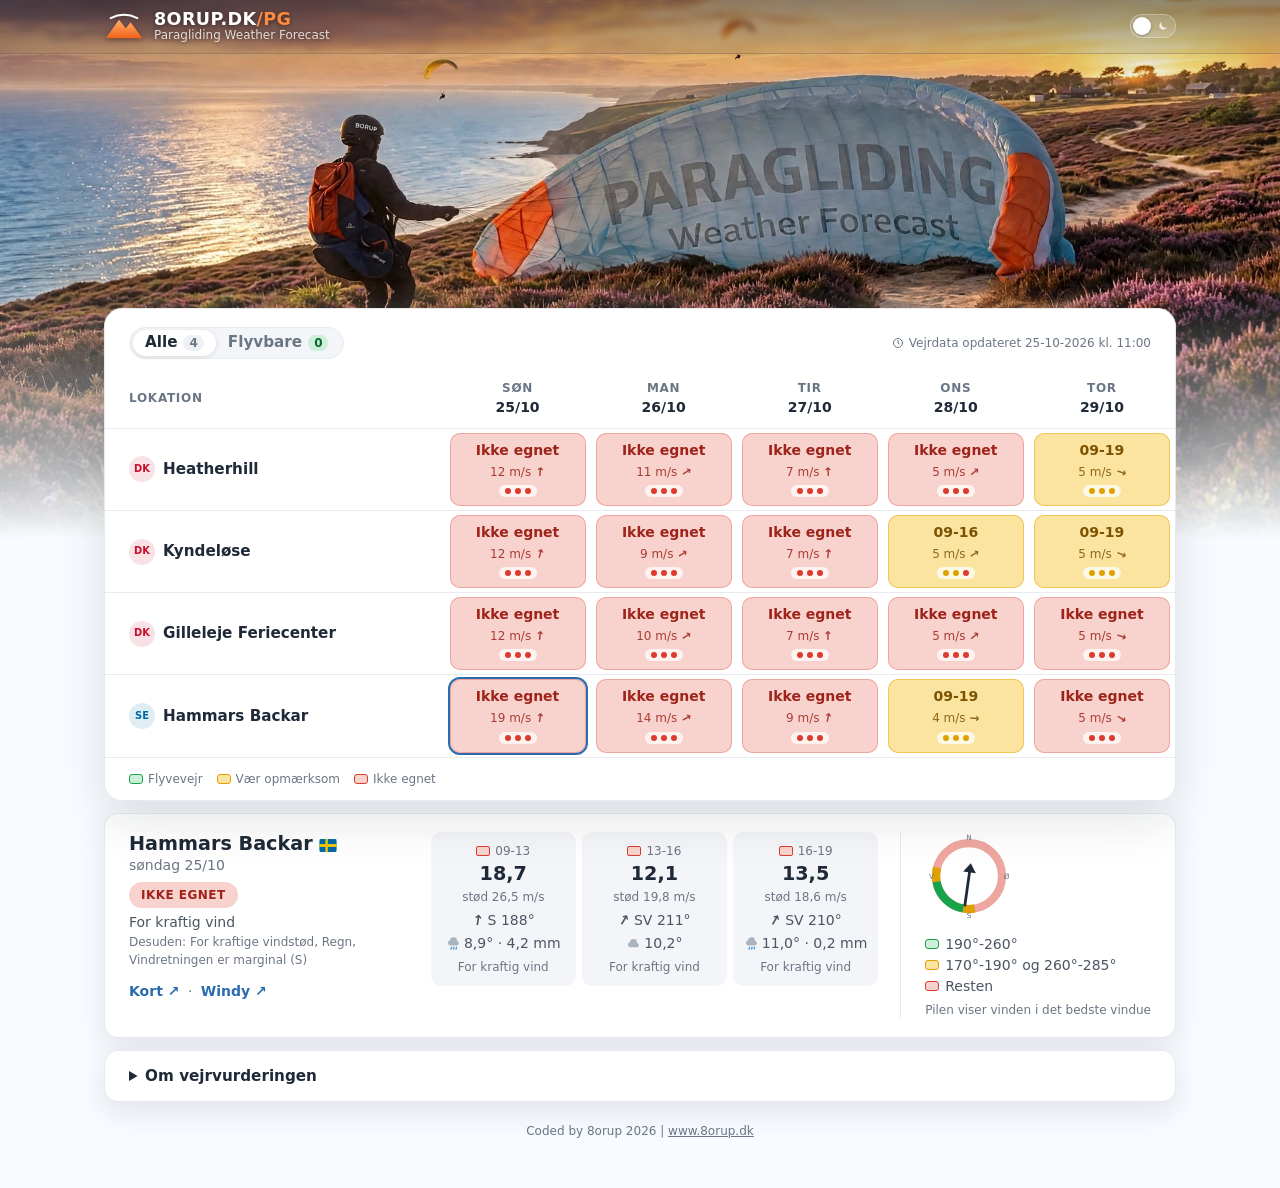
==== commit 29e64262: "Add files via upload" ====
--- a/index.html
+++ b/index.html
@@ -228,7 +228,7 @@
 
   // ---------- Konstanter og hjælpere ----------
   const STATUS_LABEL = { green: "Flyvevejr", yellow: "Vær opmærksom", red: "Ikke egnet", grey: "For lidt vind" };
-  const STATUS_SHORT = { green: "Ja", yellow: "Gul", red: "Nej", grey: "Nej" };
+  const STATUS_SHORT = { green: "Ja", yellow: "Gul", red: "No-go", grey: "No-go" };
   // I oversigten vises For lidt vind som Ikke egnet. Detaljerne viser stadig den præcise årsag
   const CELL_LABEL = { green: "Flyvevejr", yellow: "Vær opmærksom", red: "Ikke egnet", grey: "Ikke egnet" };
   const STATUS_RANK  = { green: 0, yellow: 1, grey: 2, red: 3 };
@@ -404,7 +404,7 @@
              'data-site="' + site.name + '" data-day="' + dayIndex + '" ' +
              'aria-label="' + site.name + ', ' + WEEKDAYS_FULL[parseDate(day.date).getDay()] + ': ' + STATUS_LABEL[day.status] + '">' +
              '<b>' + top + '</b>' +
-             (compact ? '' : '<span class="sub">' + Math.round(day.wind) + ' m/s ' + day.direction + '</span>') +
+             (compact ? '' : '<span class="sub">' + Math.round(day.wind) + ' m/s <span title="' + day.direction + ' ' + Math.round(day.degrees) + '°">' + windArrow(day.degrees) + '</span></span>') +
              windowDotsHtml(day) +
            '</button>';
   }
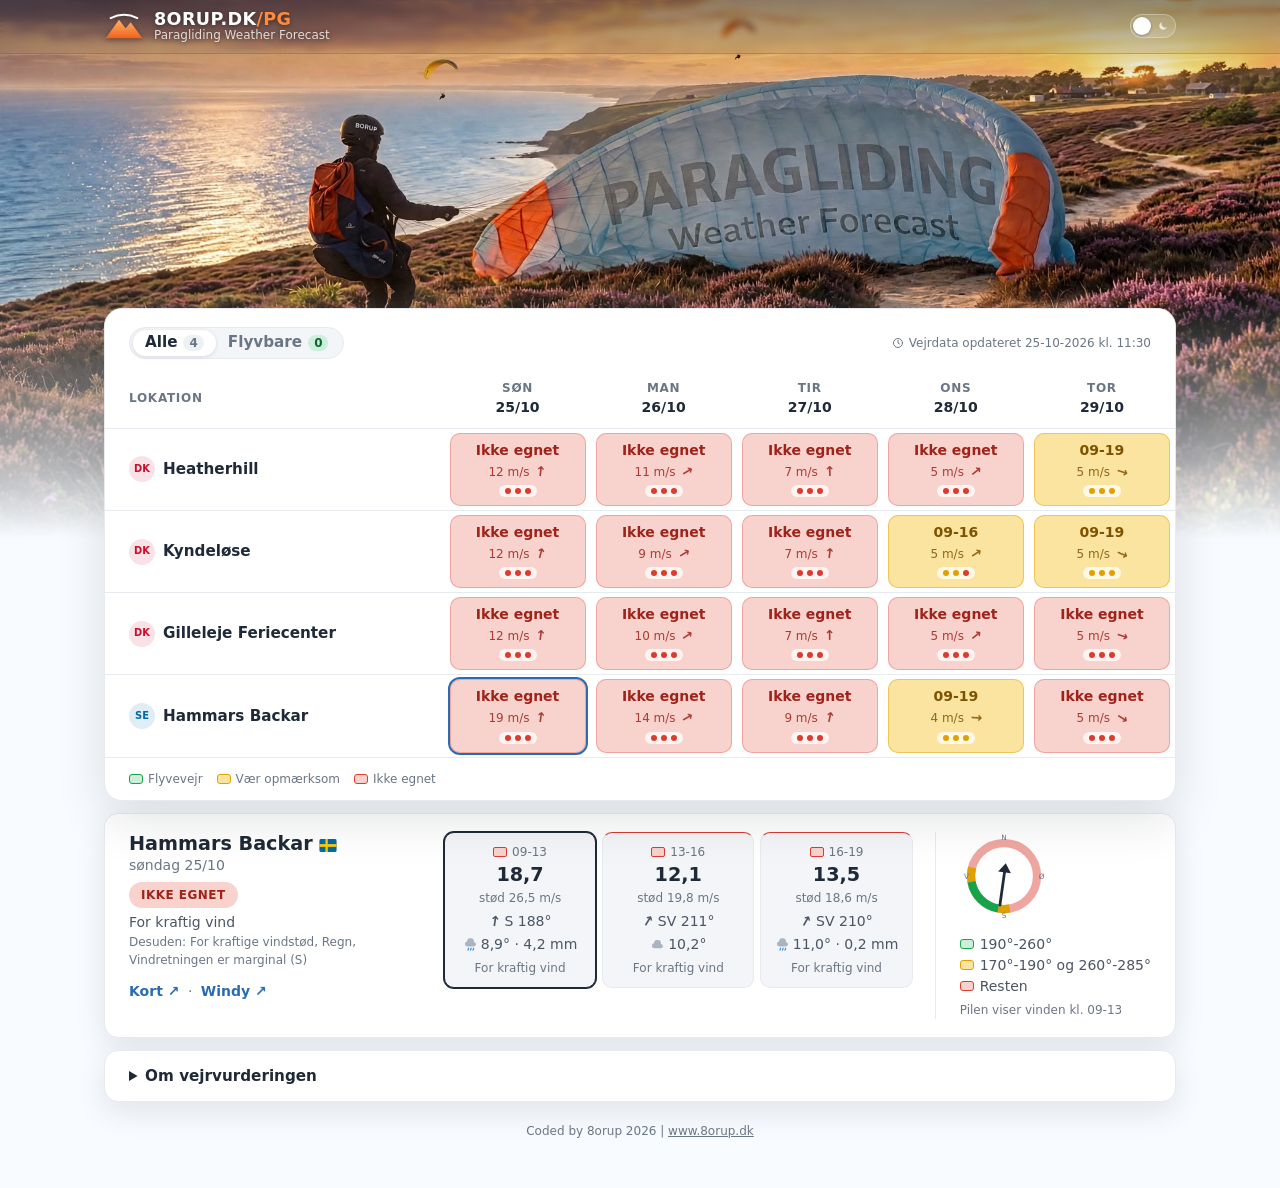
==== commit d23ae69f: "Add files via upload" ====
--- a/index.html
+++ b/index.html
@@ -367,7 +367,7 @@
 
   // ---------- Tilstand ----------
   let DATA = null;
-  const state = { country: "ALL", onlyFly: false, sort: false, site: null, day: 0 };
+  const state = { country: "ALL", onlyFly: false, sort: false, site: null, day: 0, win: null };
 
   // Flyvbare = mindst én grøn dag i prognosen. Gule dage tæller ikke med
   function isFlyable(site) {
@@ -479,6 +479,27 @@
   }
 
   // ---------- Detaljer ----------
+  const RANK = { green: 3, yellow: 2, grey: 1, red: 0 };
+
+  // Bedste vindue. Ved lige status vælges det med mindst vind
+  function bestWindowIndex(windows) {
+    let best = 0;
+    windows.forEach((w, i) => {
+      const a = RANK[w.status] || 0, b = RANK[windows[best].status] || 0;
+      if (a > b || (a === b && w.wind < windows[best].wind && a > 0)) best = i;
+    });
+    return best;
+  }
+
+  // Skybase i meter. Bruger cloudBase fra weather.json eller beregner ud fra dugpunkt
+  function cloudBase(w) {
+    let m = typeof w.cloudBase === "number" ? w.cloudBase
+          : (typeof w.dewPoint === "number" && typeof w.temperature === "number") ? 125 * (w.temperature - w.dewPoint)
+          : null;
+    if (m === null || m < 0) return null;
+    return (Math.round(m / 100) * 100).toLocaleString("da-DK");
+  }
+
   function renderDetail() {
     const el = document.getElementById("detail");
     const site = DATA.sites.find(s => s.name === state.site);
@@ -488,7 +509,9 @@
 
     const windows = toArray(day.windows).filter(w => w && typeof w.wind === "number");
     const secondary = toArray(day.secondaryReasons);
-    const rep = windows.find(w => w.status === day.status) || day;
+    // Valgt vindue. Som standard det bedste
+    if (state.win === null || !windows[state.win]) state.win = bestWindowIndex(windows);
+    const rep = windows[state.win] || day;
 
     let h =
       '<div class="detail-info">' +
@@ -507,16 +530,19 @@
 
     if (windows.length) {
       h += '<div class="windows">';
-      windows.forEach(w => {
-        h += '<div class="win st-' + w.status + '" title="' + w.label + '">' +
+      windows.forEach((w, i) => {
+        const base = cloudBase(w);
+        h += '<button type="button" class="win st-' + w.status + (i === state.win ? ' active' : '') + '" data-win="' + i + '" ' +
+               'aria-pressed="' + (i === state.win) + '" title="' + w.label + '">' +
                '<div class="t">' + w.range + '</div>' +
                '<div class="w">' + num1(w.wind) + '</div>' +
                '<div class="g">stød ' + num1(w.gust) + ' m/s</div>' +
                '<div class="d">' + windArrow(w.degrees) + w.direction + ' ' + Math.round(w.degrees) + '°</div>' +
                '<div class="wx">' + weatherIconHtml(w.weatherCode) + num1(w.temperature) + '°' +
                  (w.precipitation > 0 ? ' · ' + num1(w.precipitation) + ' mm' : '') + '</div>' +
+               (base ? '<div class="cb">Skybase ca. ' + base + ' m</div>' : '') +
                '<div class="why">' + (w.primaryReason || w.reason) + '</div>' +
-             '</div>';
+             '</button>';
       });
       h += '</div>';
     }
@@ -527,7 +553,7 @@
                '<li><i class="sw sw-green"></i>' + arcText(site.goodArcs) + '</li>' +
                (arcList(site.fairArcs).length ? '<li><i class="sw sw-yellow"></i>' + arcText(site.fairArcs) + '</li>' : '') +
                '<li><i class="sw sw-red"></i>Resten</li>' +
-               '<li class="hint">Pilen viser vinden i det bedste vindue</li>' +
+               '<li class="hint">Pilen viser vinden kl. ' + (rep.range || '') + '</li>' +
              '</ul></div>';
     }
 
@@ -595,6 +621,7 @@
     if (!b) return;
     state.site = b.dataset.site;
     state.day = Number(b.dataset.day);
+    state.win = null;
     renderMatrix();
     renderDetail();
     openDetail();
@@ -606,6 +633,14 @@
 
   document.getElementById("matrix").addEventListener("click", onCellClick);
   document.getElementById("site-list").addEventListener("click", onCellClick);
+
+  // Klik på et tidsvindue i detaljerne
+  detailEl.addEventListener("click", e => {
+    const w = e.target.closest(".win[data-win]");
+    if (!w) return;
+    state.win = Number(w.dataset.win);
+    renderDetail();
+  });
 
   scrimEl.addEventListener("click", closeDetail);
   document.addEventListener("keydown", e => { if (e.key === "Escape") closeDetail(); });
--- a/style.css
+++ b/style.css
@@ -1772,3 +1772,12 @@
 .wd-grey   { background: var(--grey); }
 @media (prefers-color-scheme: dark) { :root:not([data-theme="light"]) .wdots { background: rgba(0, 0, 0, 0.3); } }
 :root[data-theme="dark"] .wdots { background: rgba(0, 0, 0, 0.3); }
+.cell .sub .arrow { margin-left: 2px; font-size: 0.85rem; line-height: 1; }
+
+/* ---------- Valgbare tidsvinduer ---------- */
+button.win { font: inherit; color: inherit; text-align: center; cursor: pointer; width: 100%;
+  border: 1px solid var(--line); transition: transform .12s, box-shadow .12s, border-color .12s; }
+button.win:hover { transform: translateY(-1px); box-shadow: 0 4px 12px rgba(20, 25, 35, 0.08); }
+button.win.active { border-color: var(--strong); box-shadow: 0 0 0 1px var(--strong); }
+button.win:focus-visible { outline: 2px solid var(--accent); outline-offset: 2px; }
+.win .cb { font-size: 0.72rem; margin-top: 2px; color: var(--muted); }
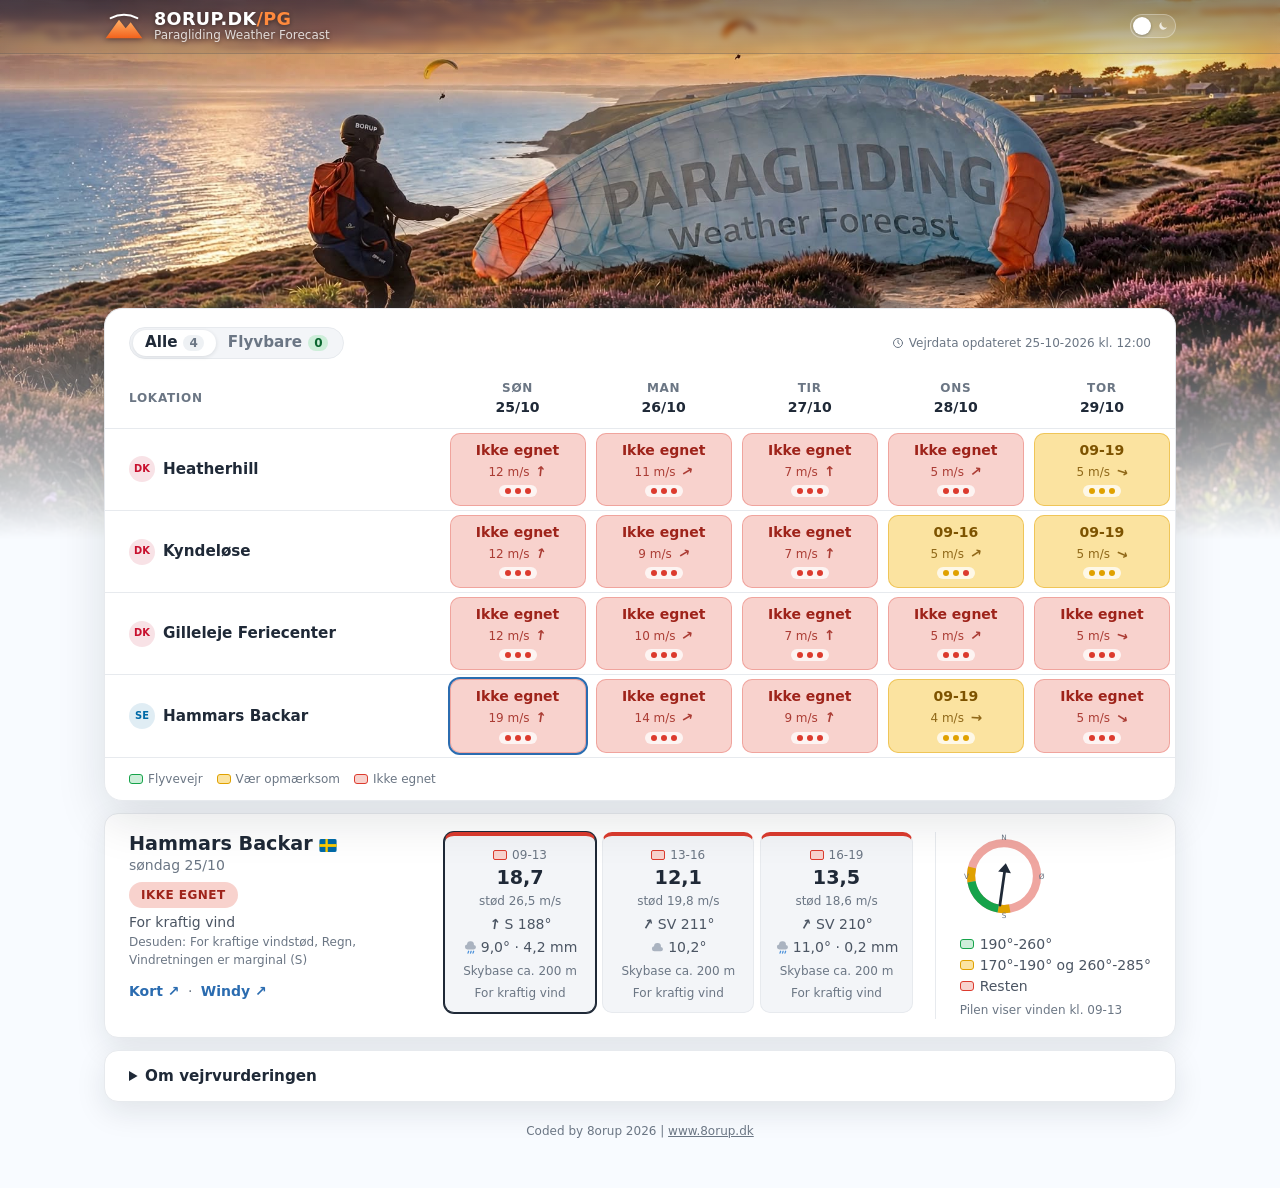
==== commit 5e585dd7: "Add files via upload" ====
--- a/index.html
+++ b/index.html
@@ -540,7 +540,7 @@
                '<div class="d">' + windArrow(w.degrees) + w.direction + ' ' + Math.round(w.degrees) + '°</div>' +
                '<div class="wx">' + weatherIconHtml(w.weatherCode) + num1(w.temperature) + '°' +
                  (w.precipitation > 0 ? ' · ' + num1(w.precipitation) + ' mm' : '') + '</div>' +
-               (base ? '<div class="cb">Skybase ca. ' + base + ' m</div>' : '') +
+               (base ? '<div class="cb"><span>Skybase</span> <span>ca. ' + base + ' m</span></div>' : '') +
                '<div class="why">' + (w.primaryReason || w.reason) + '</div>' +
              '</button>';
       });
--- a/style.css
+++ b/style.css
@@ -1776,8 +1776,24 @@
 
 /* ---------- Valgbare tidsvinduer ---------- */
 button.win { font: inherit; color: inherit; text-align: center; cursor: pointer; width: 100%;
-  border: 1px solid var(--line); transition: transform .12s, box-shadow .12s, border-color .12s; }
+  border: 1px solid var(--line); border-top: 4px solid var(--grey);
+  transition: transform .12s, box-shadow .12s, border-color .12s; }
+button.win.st-green  { border-top-color: var(--green); }
+button.win.st-yellow { border-top-color: var(--yellow); }
+button.win.st-red    { border-top-color: var(--red); }
 button.win:hover { transform: translateY(-1px); box-shadow: 0 4px 12px rgba(20, 25, 35, 0.08); }
-button.win.active { border-color: var(--strong); box-shadow: 0 0 0 1px var(--strong); }
+button.win.active { border-left-color: var(--strong); border-right-color: var(--strong); border-bottom-color: var(--strong);
+  box-shadow: 0 0 0 1px var(--strong); }
 button.win:focus-visible { outline: 2px solid var(--accent); outline-offset: 2px; }
-.win .cb { font-size: 0.72rem; margin-top: 2px; color: var(--muted); }
+.win .cb { font-size: var(--fs-s); margin-top: 4px; color: var(--muted); white-space: nowrap; }
+
+/* Smal skærm (fx iPhone): vinduerne må ikke presse popup'en bredere end skærmen */
+.windows { grid-template-columns: repeat(3, minmax(0, 1fr)); }
+button.win { min-width: 0; }
+@media (max-width: 480px) {
+  .windows { gap: 6px; }
+  button.win { padding: 8px 4px; }
+  .win .d, .win .wx { font-size: var(--fs-s); gap: 3px; white-space: nowrap; }
+  .win .wx svg { width: 14px; height: 14px; }
+  .win .cb span { display: block; }
+}
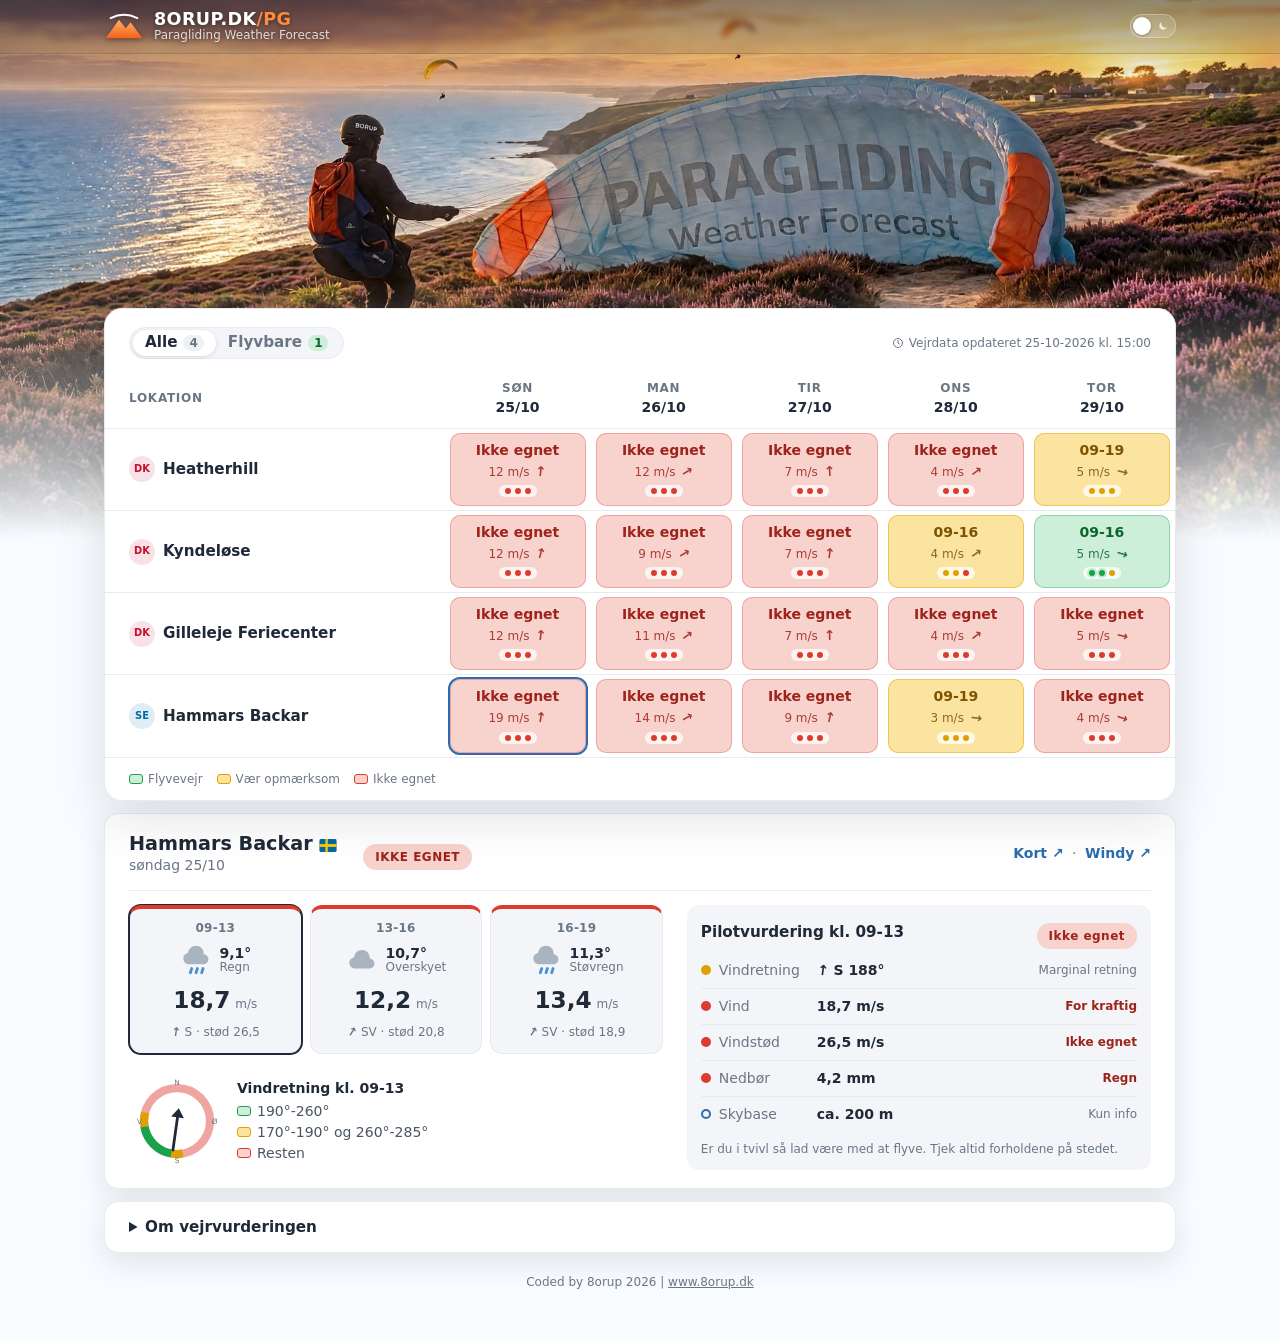
==== commit 5515db3a: "Add files via upload" ====
--- a/index.html
+++ b/index.html
@@ -500,6 +500,61 @@
     return (Math.round(m / 100) * 100).toLocaleString("da-DK");
   }
 
+  // WMO-vejrkode som kort dansk tekst
+  function weatherText(code) {
+    if (typeof code !== "number") return "";
+    if (code === 0) return "Klart";
+    if (code === 1) return "Mest klart";
+    if (code === 2) return "Delvis skyet";
+    if (code === 3) return "Overskyet";
+    if (code === 45 || code === 48) return "Tåge";
+    if (code >= 51 && code <= 55) return "Støvregn";
+    if (code === 56 || code === 57) return "Isslag";
+    if (code === 61) return "Let regn";
+    if (code === 63) return "Regn";
+    if (code === 65) return "Kraftig regn";
+    if (code === 66 || code === 67) return "Isregn";
+    if (code >= 71 && code <= 77) return "Sne";
+    if (code >= 80 && code <= 82) return "Regnbyger";
+    if (code === 85 || code === 86) return "Snebyger";
+    if (code >= 95) return "Torden";
+    return "";
+  }
+
+  // Ligger retningen i en bue. Samme logik som Test-InArc i scriptet
+  function inArc(deg, a) {
+    deg = ((deg % 360) + 360) % 360;
+    return a.from <= a.to ? deg >= a.from && deg <= a.to : deg >= a.from || deg <= a.to;
+  }
+
+  // Pilotvurdering pr. faktor. Samme grænser som scriptet og pg.md
+  function factorList(site, w) {
+    const f = [];
+
+    let dir = "red", dirTxt = "Forkert retning";
+    if (arcList(site.goodArcs).some(a => inArc(w.degrees, a)))      { dir = "green";  dirTxt = "God retning"; }
+    else if (arcList(site.fairArcs).some(a => inArc(w.degrees, a))) { dir = "yellow"; dirTxt = "Marginal retning"; }
+    f.push({ st: dir, k: "Vindretning", v: windArrow(w.degrees) + ' ' + w.direction + ' ' + Math.round(w.degrees) + '°', t: dirTxt });
+
+    const v = w.wind;
+    const ws = v > 8 ? ["red", "For kraftig"] : v >= 7 ? ["yellow", "Krævende"] : v >= 4 ? ["green", "Flyvbart"]
+             : v >= 3 ? ["yellow", "Marginalt"] : ["grey", "For lidt vind"];
+    f.push({ st: ws[0], k: "Vind", v: num1(v) + ' m/s', t: ws[1] });
+
+    const g = w.gust;
+    const gs = g > 13 ? ["red", "Ikke egnet"] : g > 11 ? ["yellow", "Vær opmærksom"] : ["green", "Godkendt"];
+    f.push({ st: gs[0], k: "Vindstød", v: num1(g) + ' m/s', t: gs[1] });
+
+    const p = w.precipitation || 0;
+    const ps = p > 1 ? ["red", "Regn"] : p > 0 ? ["yellow", "Nedbør i perioder"] : ["green", "Tørt"];
+    f.push({ st: ps[0], k: "Nedbør", v: num1(p) + ' mm', t: ps[1] });
+
+    const base = cloudBase(w);
+    if (base) f.push({ st: "info", k: "Skybase", v: 'ca. ' + base + ' m', t: "Kun info" });
+
+    return f;
+  }
+
   function renderDetail() {
     const el = document.getElementById("detail");
     const site = DATA.sites.find(s => s.name === state.site);
@@ -508,53 +563,62 @@
     if (!day) { el.innerHTML = '<p class="empty">Vælg et felt i oversigten</p>'; return; }
 
     const windows = toArray(day.windows).filter(w => w && typeof w.wind === "number");
-    const secondary = toArray(day.secondaryReasons);
-    // Valgt vindue. Som standard det bedste
     if (state.win === null || !windows[state.win]) state.win = bestWindowIndex(windows);
-    const rep = windows[state.win] || day;
-
+    const sel = windows[state.win] || day;
+
+    // 1. Hoved: sted, dato, dagens status og links
     let h =
-      '<div class="detail-info">' +
-      '<div class="detail-head">' +
-        '<div><h2>' + site.name + ' ' + flagHtml(countryOf(site)) + '</h2>' +
-        '<div class="date">' + WEEKDAYS_FULL[parseDate(day.date).getDay()] + ' ' + ddmm(day.date) + '</div></div>' +
+      '<div class="dt-head">' +
+        '<div class="dt-title">' +
+          '<h2>' + site.name + ' ' + flagHtml(countryOf(site)) + '</h2>' +
+          '<div class="date">' + WEEKDAYS_FULL[parseDate(day.date).getDay()] + ' ' + ddmm(day.date) + '</div>' +
+        '</div>' +
+        '<div class="dt-day">' +
+          '<span class="pill st-' + day.status + '">' + STATUS_LABEL[day.status].toUpperCase() + '</span>' +
+          (day.bestTime ? '<span class="best">Bedste flyvetid <b>' + day.bestTime + '</b></span>' : '') +
+        '</div>' +
+        (siteLinks(site).length ? '<div class="links">' + siteLinks(site).join(' <span class="sep">·</span> ') + '</div>' : '') +
         '<button class="close" id="detail-close" type="button" aria-label="Luk">&times;</button>' +
-      '</div>' +
-      '<span class="pill st-' + day.status + '">' + STATUS_LABEL[day.status].toUpperCase() + '</span>' +
-      (day.bestTime ? '<p class="best">Bedste flyvetid <b>' + day.bestTime + '</b></p>' : '') +
-      '<p class="reason">' + (day.primaryReason || day.reason) +
-        (secondary.length && day.status !== "green" ? '<small>Desuden: ' + secondary.join(", ") + '</small>' : '') +
-      '</p>' +
-      (siteLinks(site).length ? '<div class="links">' + siteLinks(site).join(' <span class="sep">·</span> ') + '</div>' : '') +
       '</div>';
 
+    // 2. Tidsvinduer: vejr og vind. Tryk for at vælge
     if (windows.length) {
-      h += '<div class="windows">';
+      h += '<div class="dt-wins" role="tablist" aria-label="Tidsvinduer">';
       windows.forEach((w, i) => {
-        const base = cloudBase(w);
-        h += '<button type="button" class="win st-' + w.status + (i === state.win ? ' active' : '') + '" data-win="' + i + '" ' +
-               'aria-pressed="' + (i === state.win) + '" title="' + w.label + '">' +
-               '<div class="t">' + w.range + '</div>' +
-               '<div class="w">' + num1(w.wind) + '</div>' +
-               '<div class="g">stød ' + num1(w.gust) + ' m/s</div>' +
-               '<div class="d">' + windArrow(w.degrees) + w.direction + ' ' + Math.round(w.degrees) + '°</div>' +
-               '<div class="wx">' + weatherIconHtml(w.weatherCode) + num1(w.temperature) + '°' +
-                 (w.precipitation > 0 ? ' · ' + num1(w.precipitation) + ' mm' : '') + '</div>' +
-               (base ? '<div class="cb"><span>Skybase</span> <span>ca. ' + base + ' m</span></div>' : '') +
-               '<div class="why">' + (w.primaryReason || w.reason) + '</div>' +
+        const on = i === state.win;
+        h += '<button type="button" role="tab" class="wcard st-' + w.status + (on ? ' active' : '') + '" data-win="' + i + '" aria-selected="' + on + '">' +
+               '<span class="wc-time">' + w.range + '</span>' +
+               '<span class="wc-wx">' + weatherIconHtml(w.weatherCode) +
+                 '<span><b>' + num1(w.temperature) + '°</b><small>' + weatherText(w.weatherCode) + '</small></span></span>' +
+               '<span class="wc-wind"><b>' + num1(w.wind) + '</b> m/s</span>' +
+               '<span class="wc-dir">' + windArrow(w.degrees) + ' ' + w.direction + ' · stød ' + num1(w.gust) + '</span>' +
              '</button>';
       });
       h += '</div>';
     }
 
+    // 3. Pilotvurdering for det valgte vindue
+    const factors = factorList(site, sel);
+    h += '<section class="dt-pilot">' +
+           '<div class="pv-head"><h3>Pilotvurdering kl. ' + (sel.range || '') + '</h3>' +
+             '<span class="pill st-' + sel.status + '">' + STATUS_LABEL[sel.status] + '</span></div>' +
+           '<ul class="pv-list">' +
+             factors.map(f =>
+               '<li class="pv-' + f.st + '"><i></i><span class="k">' + f.k + '</span>' +
+               '<span class="v">' + f.v + '</span><span class="t">' + f.t + '</span></li>').join('') +
+           '</ul>' +
+           '<p class="pv-note">Er du i tvivl så lad være med at flyve. Tjek altid forholdene på stedet.</p>' +
+         '</section>';
+
+    // 4. Kompas for det valgte vindue
     if (arcList(site.goodArcs).length) {
-      h += '<div class="compass-row">' + compassSvg(site, rep.degrees) +
+      h += '<section class="dt-compass">' + compassSvg(site, sel.degrees) +
              '<ul class="compass-txt">' +
+               '<li class="ct-head">Vindretning kl. ' + (sel.range || '') + '</li>' +
                '<li><i class="sw sw-green"></i>' + arcText(site.goodArcs) + '</li>' +
                (arcList(site.fairArcs).length ? '<li><i class="sw sw-yellow"></i>' + arcText(site.fairArcs) + '</li>' : '') +
                '<li><i class="sw sw-red"></i>Resten</li>' +
-               '<li class="hint">Pilen viser vinden kl. ' + (rep.range || '') + '</li>' +
-             '</ul></div>';
+             '</ul></section>';
     }
 
     el.innerHTML = h;
@@ -636,7 +700,7 @@
 
   // Klik på et tidsvindue i detaljerne
   detailEl.addEventListener("click", e => {
-    const w = e.target.closest(".win[data-win]");
+    const w = e.target.closest(".wcard[data-win]");
     if (!w) return;
     state.win = Number(w.dataset.win);
     renderDetail();
--- a/style.css
+++ b/style.css
@@ -1797,3 +1797,93 @@
   .win .wx svg { width: 14px; height: 14px; }
   .win .cb span { display: block; }
 }
+
+/* =====================================================
+   Detaljer v2: Hoved, tidsvinduer, pilotvurdering og kompas
+   ===================================================== */
+.detail { display: grid; grid-template-columns: minmax(0, 1.15fr) minmax(0, 1fr);
+  grid-template-areas: "head head" "wins pilot" "compass pilot"; gap: 14px 24px; align-items: start; }
+.detail > .empty { grid-column: 1 / -1; }
+.dt-head { grid-area: head; }
+.dt-wins { grid-area: wins; }
+.dt-pilot { grid-area: pilot; }
+.dt-compass { grid-area: compass; }
+
+.dt-head { display: flex; flex-wrap: wrap; align-items: center; gap: 8px 20px; padding-bottom: 14px; border-bottom: 1px solid var(--line); }
+.dt-title h2 { margin: 0; }
+.dt-day { display: flex; align-items: center; gap: 12px; flex-wrap: wrap; }
+.dt-day .best { font-size: var(--fs-m); }
+.dt-head .links { margin: 0 0 0 auto; }
+.dt-head .close { margin-left: 8px; }
+
+/* Tidsvinduer */
+.dt-wins { display: grid; grid-template-columns: repeat(3, minmax(0, 1fr)); gap: 8px; }
+.wcard {
+  font: inherit; color: var(--text); cursor: pointer; text-align: center; min-width: 0;
+  display: flex; flex-direction: column; align-items: center; gap: 6px;
+  padding: 10px 6px 12px; border-radius: 12px; background: var(--surface);
+  border: 1px solid var(--line); border-top: 4px solid var(--grey);
+  transition: transform .12s, box-shadow .12s;
+}
+.wcard.st-green  { border-top-color: var(--green); }
+.wcard.st-yellow { border-top-color: var(--yellow); }
+.wcard.st-red    { border-top-color: var(--red); }
+.wcard:hover { transform: translateY(-1px); box-shadow: 0 4px 12px rgba(20, 25, 35, 0.08); }
+.wcard.active { border-left-color: var(--strong); border-right-color: var(--strong); border-bottom-color: var(--strong); box-shadow: 0 0 0 1px var(--strong); }
+.wcard:focus-visible { outline: 2px solid var(--accent); outline-offset: 2px; }
+
+.wc-time { font-size: var(--fs-s); color: var(--muted); font-weight: 600; letter-spacing: .02em; }
+.wc-wx { display: flex; align-items: center; gap: 6px; }
+.wc-wx svg { width: 34px; height: 34px; flex: none; }
+.wc-wx > span { display: flex; flex-direction: column; align-items: flex-start; line-height: 1.15; text-align: left; }
+.wc-wx b { font-size: var(--fs-m); color: var(--strong); }
+.wc-wx small { font-size: var(--fs-s); color: var(--muted); white-space: nowrap; }
+.wc-wind { font-size: var(--fs-s); color: var(--muted); }
+.wc-wind b { font-size: 1.45rem; color: var(--strong); font-weight: 700; margin-right: 1px; }
+.wc-dir { font-size: var(--fs-s); color: var(--muted); white-space: nowrap; }
+
+/* Pilotvurdering */
+.dt-pilot { background: var(--surface); border-radius: 12px; padding: 12px 14px; }
+.pv-head { display: flex; justify-content: space-between; align-items: center; gap: 8px; margin-bottom: 4px; }
+.pv-head h3 { margin: 0; font-size: var(--fs-l); color: var(--strong); font-weight: 600; }
+.pv-head .pill { font-size: var(--fs-s); }
+.pv-list { list-style: none; margin: 0; padding: 0; }
+.pv-list li { display: grid; grid-template-columns: 10px 90px 1fr auto; align-items: center; gap: 8px;
+  padding: 7px 0; border-bottom: 1px solid var(--line); font-size: var(--fs-m); }
+.pv-list li:last-child { border-bottom: 0; }
+.pv-list i { width: 10px; height: 10px; border-radius: 50%; background: var(--grey); box-sizing: border-box; }
+.pv-list .k { color: var(--muted); }
+.pv-list .v { color: var(--strong); font-weight: 600; white-space: nowrap; }
+.pv-list .t { color: var(--muted); font-size: var(--fs-s); text-align: right; white-space: nowrap; }
+.pv-green  i { background: var(--green); }
+.pv-yellow i { background: var(--yellow); }
+.pv-red    i { background: var(--red); }
+.pv-red .t { color: var(--red-text); font-weight: 600; }
+.pv-info   i { background: transparent; border: 2px solid var(--accent); }
+.pv-note { margin: 8px 0 0; font-size: var(--fs-s); color: var(--muted); }
+
+/* Kompas */
+.dt-compass { display: flex; align-items: center; gap: 16px; padding: 4px 4px 0; }
+.dt-compass svg { width: 88px; height: 88px; flex: none; }
+.dt-compass .compass-txt { margin: 0; padding: 0; font-size: var(--fs-s); }
+.dt-compass .ct-head { color: var(--strong); font-weight: 600; margin-bottom: 2px; }
+
+@media (max-width: 1100px) {
+  .detail { grid-template-columns: 1fr; grid-template-areas: "head" "wins" "pilot" "compass"; }
+}
+@media (max-width: 900px) {
+  .detail { display: block; }
+  .dt-head { padding-right: 44px; position: relative; }
+  .dt-head .links { margin-left: 0; width: 100%; }
+  .dt-head .close { position: absolute; top: 0; right: 0; margin: 0; }
+  .dt-wins { margin-top: 14px; gap: 6px; }
+  .dt-pilot { margin-top: 12px; }
+  .dt-compass { margin-top: 12px; justify-content: center; }
+}
+@media (max-width: 480px) {
+  .wc-wx { flex-direction: column; gap: 2px; }
+  .wc-wx > span { align-items: center; text-align: center; }
+  .wc-wx svg { width: 30px; height: 30px; }
+  .pv-list li { grid-template-columns: 10px 84px 1fr auto; gap: 6px; }
+  .dt-compass svg { width: 76px; height: 76px; }
+}
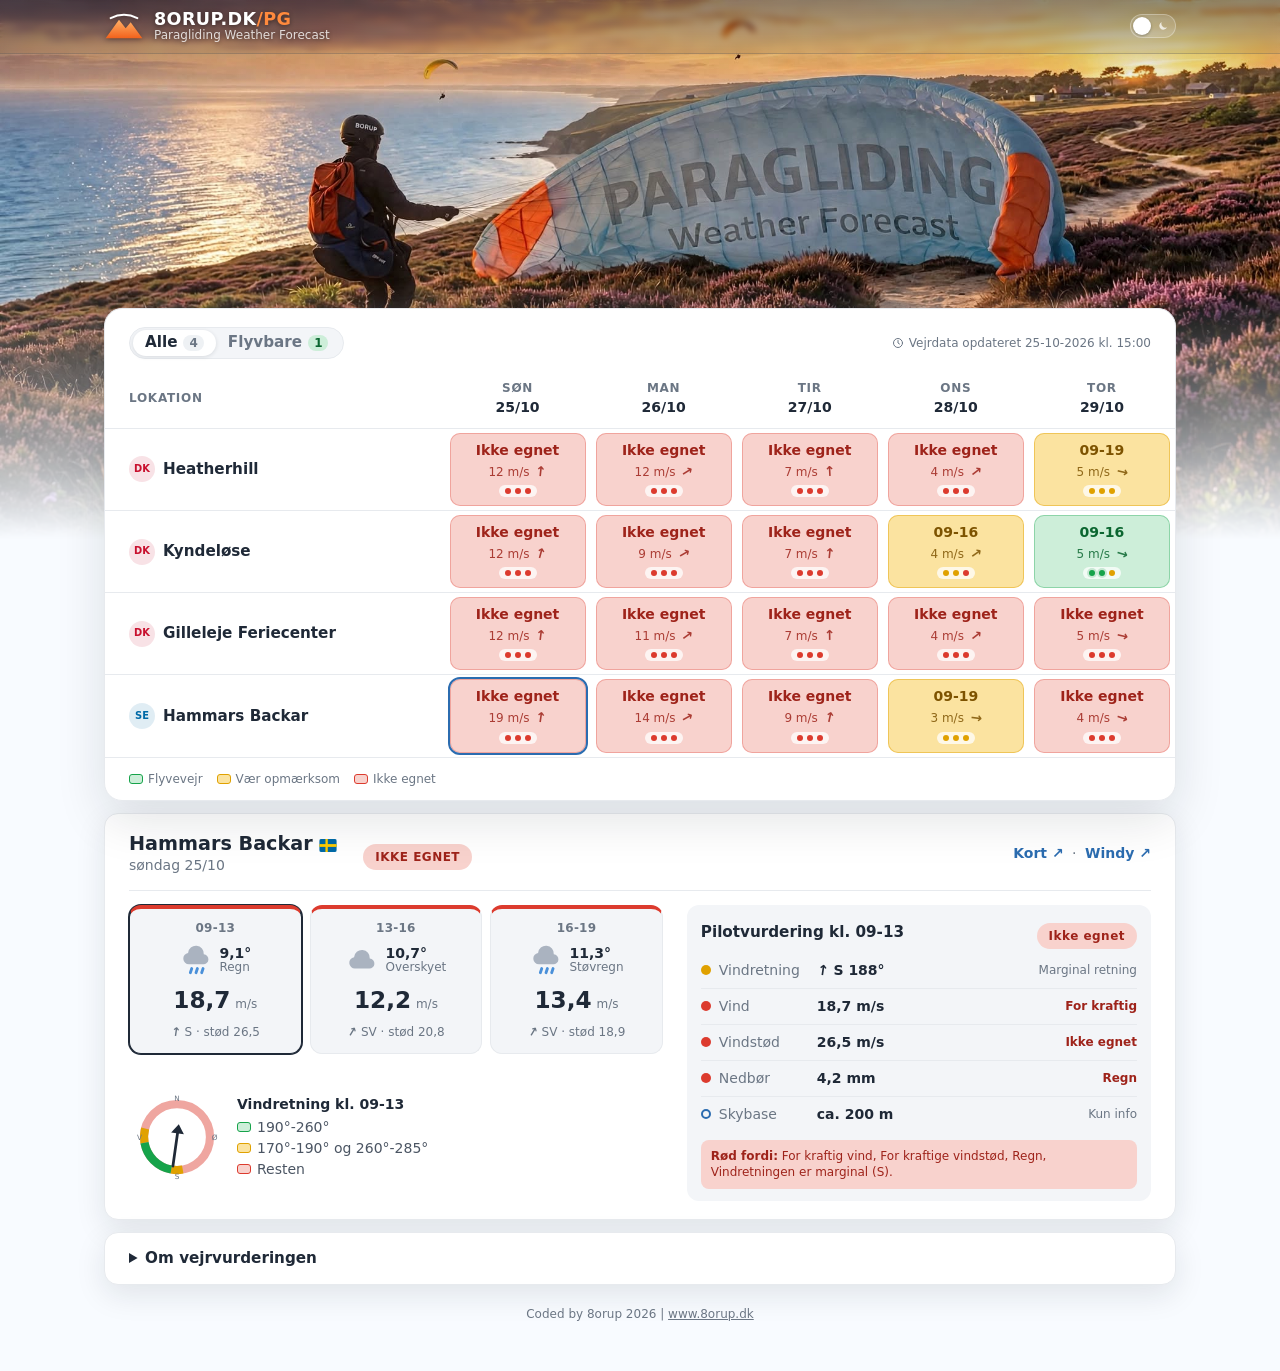
==== commit 83a9323a: "Add files via upload" ====
--- a/index.html
+++ b/index.html
@@ -555,6 +555,15 @@
     return f;
   }
 
+  // Forklaring på vinduets farve. Årsagerne kommer fra scriptet
+  function whyText(w) {
+    const r = w.reason || "";
+    if (w.status === "green")  return '<b>Grøn:</b> Alle faktorer er inden for grænserne.';
+    if (w.status === "grey")   return '<b>Grå:</b> For lidt vind til at flyve.';
+    if (w.status === "yellow") return '<b>Gul fordi:</b> ' + r + '.';
+    return '<b>Rød fordi:</b> ' + r + '.';
+  }
+
   function renderDetail() {
     const el = document.getElementById("detail");
     const site = DATA.sites.find(s => s.name === state.site);
@@ -607,7 +616,7 @@
                '<li class="pv-' + f.st + '"><i></i><span class="k">' + f.k + '</span>' +
                '<span class="v">' + f.v + '</span><span class="t">' + f.t + '</span></li>').join('') +
            '</ul>' +
-           '<p class="pv-note">Er du i tvivl så lad være med at flyve. Tjek altid forholdene på stedet.</p>' +
+           '<p class="pv-note pv-why-' + sel.status + '">' + whyText(sel) + '</p>' +
          '</section>';
 
     // 4. Kompas for det valgte vindue
--- a/style.css
+++ b/style.css
@@ -1887,3 +1887,9 @@
   .pv-list li { grid-template-columns: 10px 84px 1fr auto; gap: 6px; }
   .dt-compass svg { width: 76px; height: 76px; }
 }
+.pv-note { padding: 8px 10px; border-radius: 8px; color: var(--text); font-size: var(--fs-s); line-height: 1.4; }
+.pv-note b { font-weight: 600; }
+.pv-why-green  { background: var(--green-bg);  color: var(--green-text); }
+.pv-why-yellow { background: var(--yellow-bg); color: var(--yellow-text); }
+.pv-why-red    { background: var(--red-bg);    color: var(--red-text); }
+.pv-why-grey   { background: var(--grey-bg);   color: var(--grey-text); }
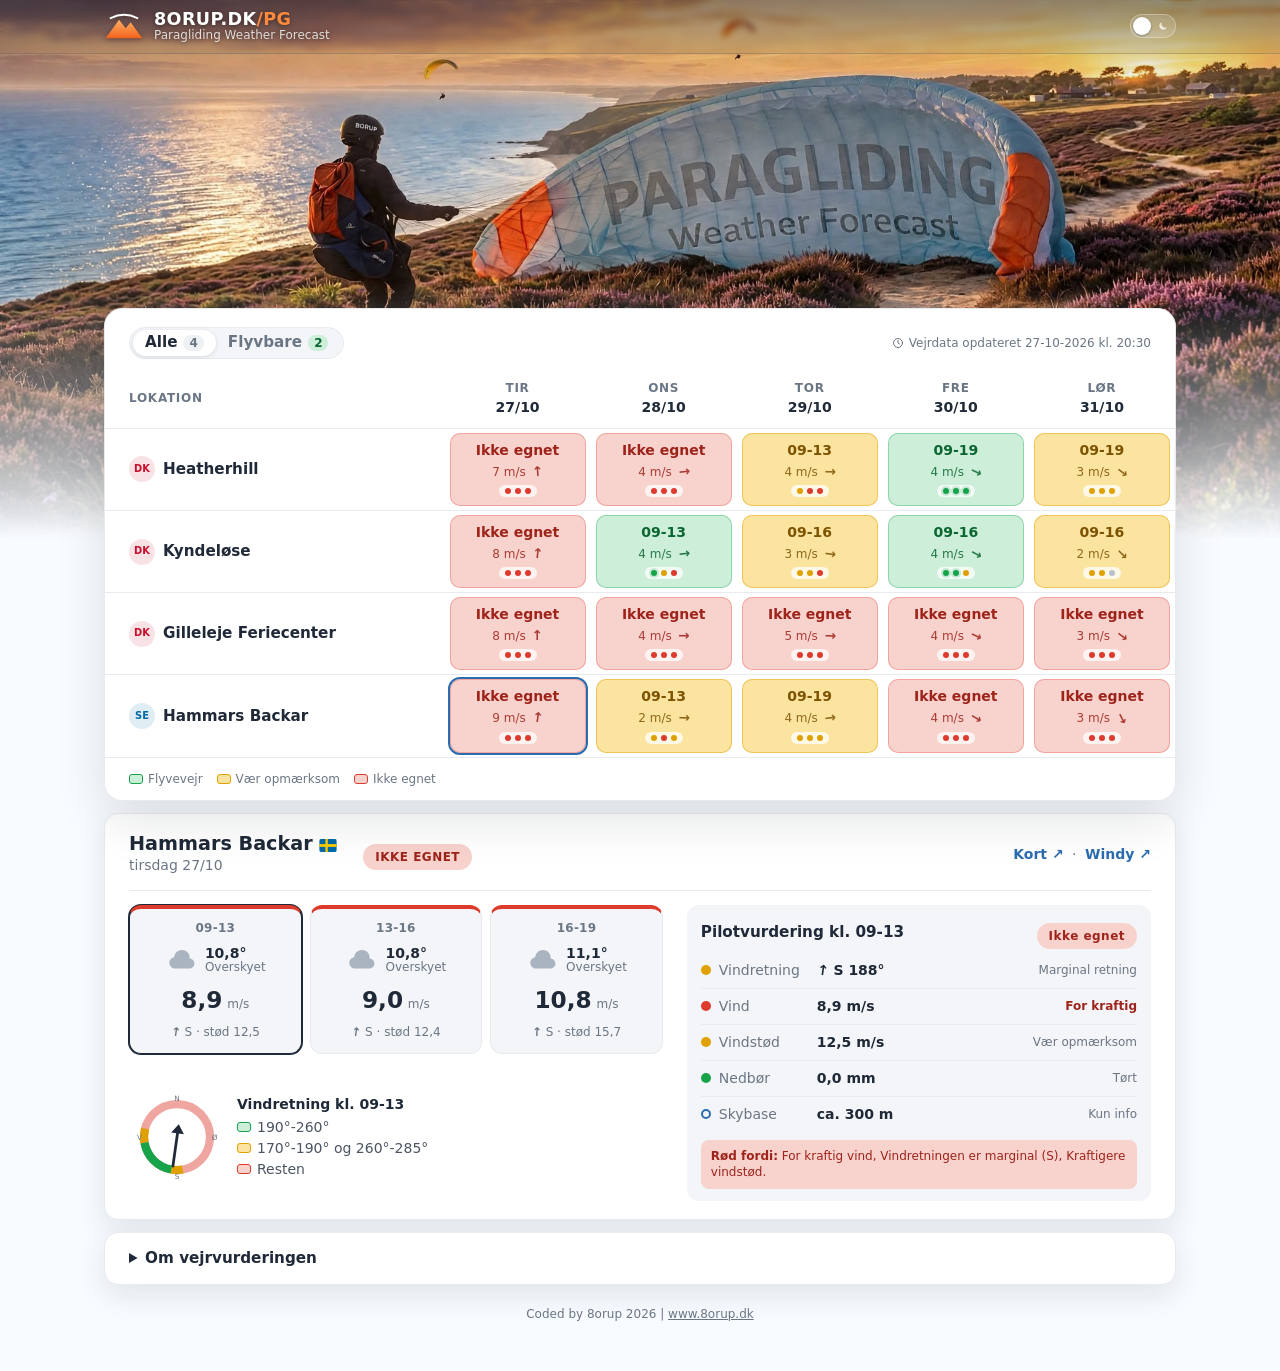
==== commit be1c3e5b: "Add files via upload" ====
--- a/index.html
+++ b/index.html
@@ -586,7 +586,6 @@
           '<span class="pill st-' + day.status + '">' + STATUS_LABEL[day.status].toUpperCase() + '</span>' +
           (day.bestTime ? '<span class="best">Bedste flyvetid <b>' + day.bestTime + '</b></span>' : '') +
         '</div>' +
-        (siteLinks(site).length ? '<div class="links">' + siteLinks(site).join(' <span class="sep">·</span> ') + '</div>' : '') +
         '<button class="close" id="detail-close" type="button" aria-label="Luk">&times;</button>' +
       '</div>';
 
@@ -599,14 +598,27 @@
                '<span class="wc-time">' + w.range + '</span>' +
                '<span class="wc-wx">' + weatherIconHtml(w.weatherCode) +
                  '<span><b>' + num1(w.temperature) + '°</b><small>' + weatherText(w.weatherCode) + '</small></span></span>' +
-               '<span class="wc-wind"><b>' + num1(w.wind) + '</b> m/s</span>' +
-               '<span class="wc-dir">' + windArrow(w.degrees) + ' ' + w.direction + ' · stød ' + num1(w.gust) + '</span>' +
+               '<span class="wc-windrow">' +
+                 '<span class="wc-wind"><b>' + num1(w.wind) + '</b> m/s</span>' +
+                 '<span class="wc-dir">' + windArrow(w.degrees) + '<span class="wc-dl"> ' + w.direction + ' ·</span> stød <span class="wc-g1">' + num1(w.gust) + '</span><span class="wc-gu">' + Math.round(w.gust) + ' m/s</span></span>' +
+               '</span>' +
              '</button>';
       });
       h += '</div>';
     }
 
-    // 3. Pilotvurdering for det valgte vindue
+    // 3. Kompas for det valgte vindue
+    if (arcList(site.goodArcs).length) {
+      h += '<section class="dt-compass">' + compassSvg(site, sel.degrees) +
+             '<ul class="compass-txt">' +
+               '<li class="ct-head">Vindretning kl. ' + (sel.range || '') + '</li>' +
+               '<li><i class="sw sw-green"></i>' + arcText(site.goodArcs) + '</li>' +
+               (arcList(site.fairArcs).length ? '<li><i class="sw sw-yellow"></i>' + arcText(site.fairArcs) + '</li>' : '') +
+               '<li><i class="sw sw-red"></i>Resten</li>' +
+             '</ul></section>';
+    }
+
+    // 4. Pilotvurdering for det valgte vindue
     const factors = factorList(site, sel);
     h += '<section class="dt-pilot">' +
            '<div class="pv-head"><h3>Pilotvurdering kl. ' + (sel.range || '') + '</h3>' +
@@ -619,15 +631,9 @@
            '<p class="pv-note pv-why-' + sel.status + '">' + whyText(sel) + '</p>' +
          '</section>';
 
-    // 4. Kompas for det valgte vindue
-    if (arcList(site.goodArcs).length) {
-      h += '<section class="dt-compass">' + compassSvg(site, sel.degrees) +
-             '<ul class="compass-txt">' +
-               '<li class="ct-head">Vindretning kl. ' + (sel.range || '') + '</li>' +
-               '<li><i class="sw sw-green"></i>' + arcText(site.goodArcs) + '</li>' +
-               (arcList(site.fairArcs).length ? '<li><i class="sw sw-yellow"></i>' + arcText(site.fairArcs) + '</li>' : '') +
-               '<li><i class="sw sw-red"></i>Resten</li>' +
-             '</ul></section>';
+    // 5. Links nederst
+    if (siteLinks(site).length) {
+      h += '<div class="links dt-links">' + siteLinks(site).join(' <span class="sep">·</span> ') + '</div>';
     }
 
     el.innerHTML = h;
--- a/style.css
+++ b/style.css
@@ -1893,3 +1893,77 @@
 .pv-why-yellow { background: var(--yellow-bg); color: var(--yellow-text); }
 .pv-why-red    { background: var(--red-bg);    color: var(--red-text); }
 .pv-why-grey   { background: var(--grey-bg);   color: var(--grey-text); }
+
+/* Vindlinje i tidskort. Desktop: som før (to linjer, uden m/s efter stød) */
+.wc-windrow { display: flex; flex-direction: column; align-items: center; gap: 6px; }
+.wc-gu { display: none; }
+
+/* =====================================================
+   iPhone (fx 15 Pro): Alt i popup'en uden scroll
+   ===================================================== */
+@media (max-width: 480px) {
+  .detail { padding: 12px 12px 14px; max-height: 94vh; max-height: 94dvh; }
+
+  /* Hoved */
+  .dt-head { gap: 4px 10px; padding-bottom: 8px; padding-right: 40px; }
+  .dt-title h2 { font-size: 1.1rem; }
+  .dt-title .date { font-size: var(--fs-s); }
+  .dt-day { gap: 8px; }
+  .dt-day .pill { padding: 3px 9px; font-size: 0.68rem; }
+  .dt-day .best { font-size: var(--fs-s); }
+  .dt-head .links, .dt-head .links a { font-size: var(--fs-s); }
+  .dt-head .close { width: 32px; height: 32px; }
+
+  /* Tidskort */
+  .dt-wins { margin-top: 10px; gap: 5px; }
+  .wcard { padding: 6px 3px 7px; gap: 3px; border-radius: 10px; border-top-width: 3px; }
+  .wc-time { font-size: 0.68rem; }
+  .wc-wx { flex-direction: row; gap: 4px; }
+  .wc-wx svg { width: 22px; height: 22px; }
+  .wc-wx > span { align-items: flex-start; text-align: left; }
+  .wc-wx b { font-size: 0.8rem; }
+  .wc-wx small { font-size: 0.64rem; }
+  .wc-windrow { flex-direction: row; align-items: baseline; justify-content: center; gap: 3px; white-space: nowrap; }
+  .wc-wind { font-size: 0.62rem; }
+  .wc-wind b { font-size: 0.95rem; }
+  .wc-dir { font-size: 0.62rem; }
+  .wc-dir .arrow { font-size: 0.7rem; }
+  .wc-dl { display: none; }
+  .wc-gu { display: inline; }
+
+  /* Kompas lige under tidskortene */
+  .dt-compass { margin-top: 8px; padding: 0; gap: 12px; }
+  .dt-compass svg { width: 62px; height: 62px; }
+  .dt-compass .compass-txt li { font-size: 0.7rem; }
+
+  /* Pilotvurdering */
+  .dt-pilot { margin-top: 8px; padding: 8px 10px; border-radius: 10px; }
+  .pv-head { margin-bottom: 0; }
+  .pv-head h3 { font-size: var(--fs-m); }
+  .pv-head .pill { padding: 2px 8px; font-size: 0.66rem; }
+  .pv-list li { grid-template-columns: 8px 74px 1fr auto; gap: 6px; padding: 4px 0; font-size: 0.78rem; }
+  .pv-list i { width: 8px; height: 8px; }
+  .pv-list .t { font-size: 0.68rem; }
+  .pv-note { margin-top: 6px; padding: 6px 8px; font-size: 0.7rem; }
+}
+@media (max-width: 480px) {
+  .detail { padding-left: 10px; padding-right: 10px; }
+  .dt-wins { gap: 4px; }
+  .wcard { padding-left: 2px; padding-right: 2px; }
+  .wc-windrow { gap: 2px; letter-spacing: -0.01em; }
+  .wc-wind b { font-size: 0.88rem; }
+  .wc-wind, .wc-dir { font-size: 0.6rem; }
+}
+@media (max-width: 480px) { .wc-g1 { display: none; } }
+
+/* Links: Desktop øverst til højre som før. Mobil nederst */
+.dt-links { grid-area: head; justify-self: end; align-self: center; margin: 0 0 14px; }
+@media (max-width: 1100px) and (min-width: 901px) { .dt-links { margin-bottom: 14px; } }
+@media (max-width: 900px) {
+  .dt-links { margin: 10px 0 0; text-align: center; }
+}
+@media (max-width: 480px) {
+  .dt-links { margin-top: 8px; }
+  .dt-links, .dt-links a { font-size: var(--fs-s); }
+}
+@media (max-width: 900px) { .detail .dt-links { justify-self: center; justify-content: center; width: 100%; } }
